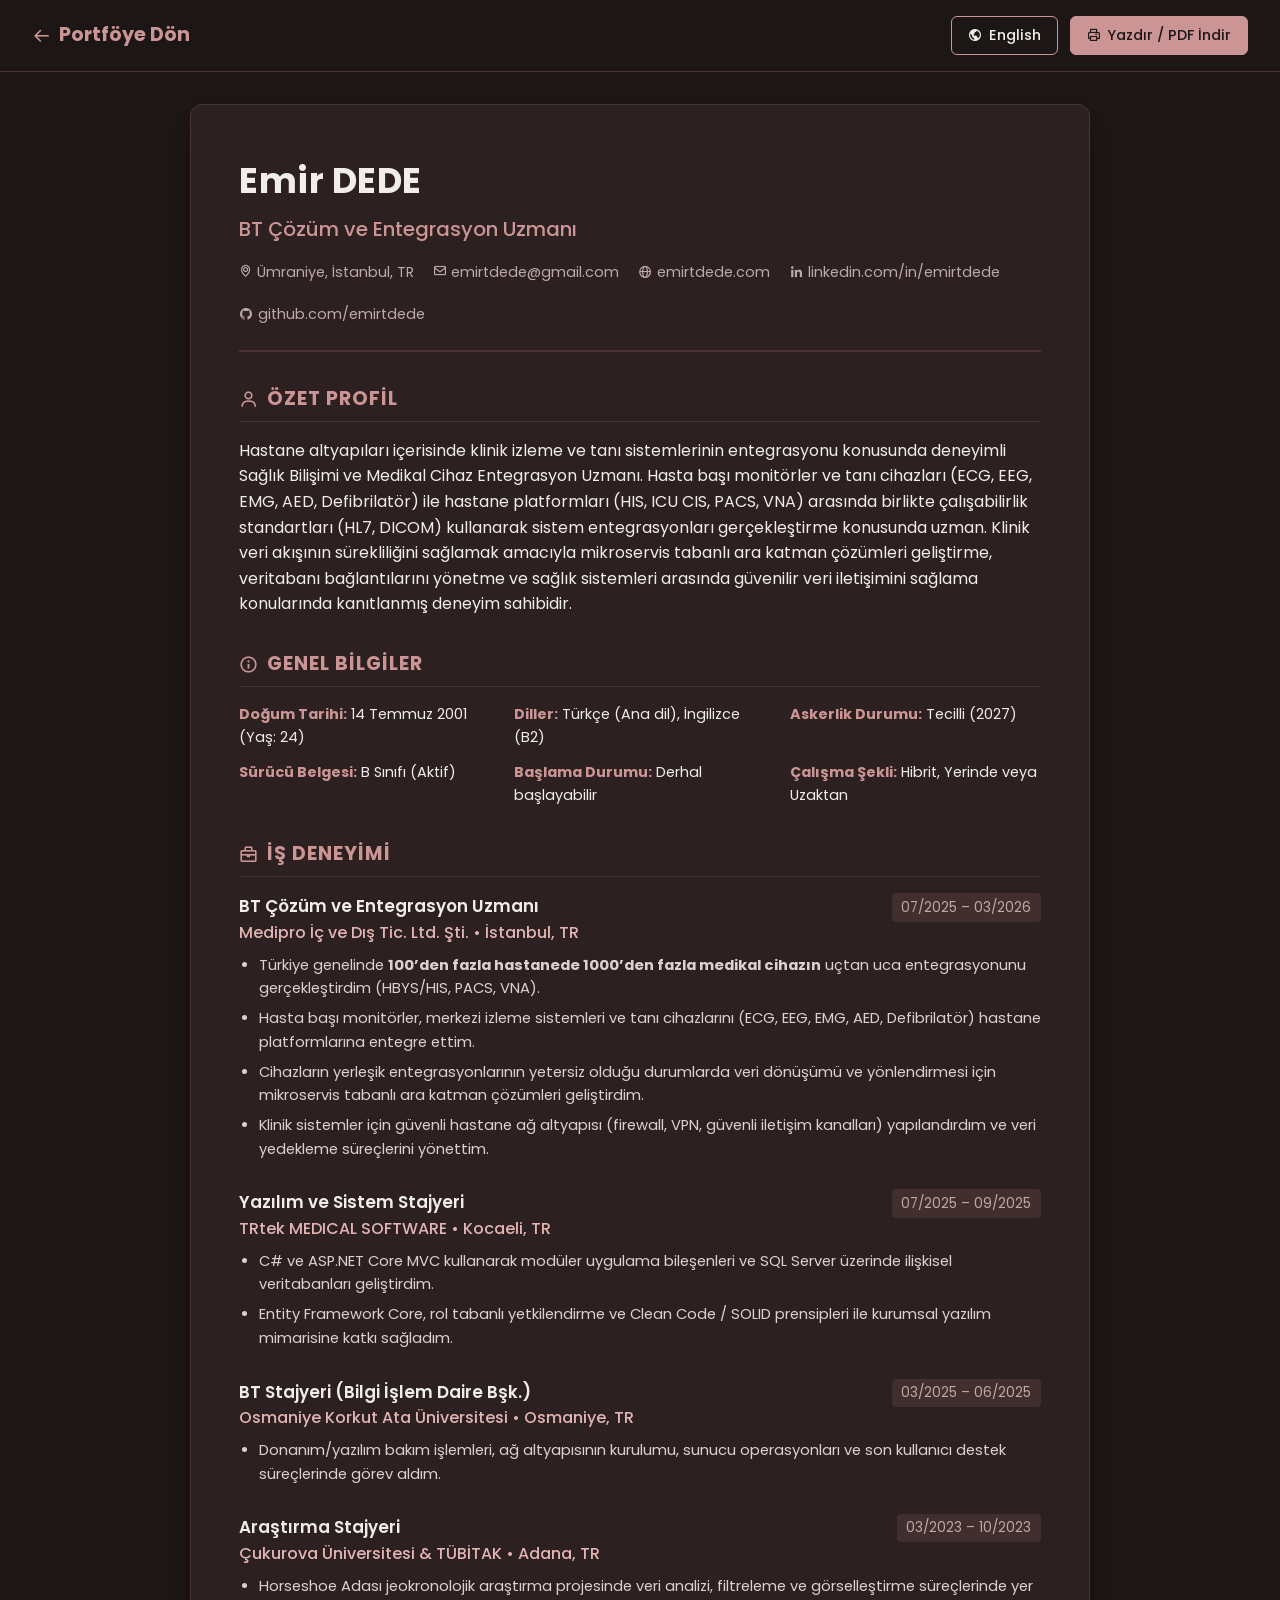
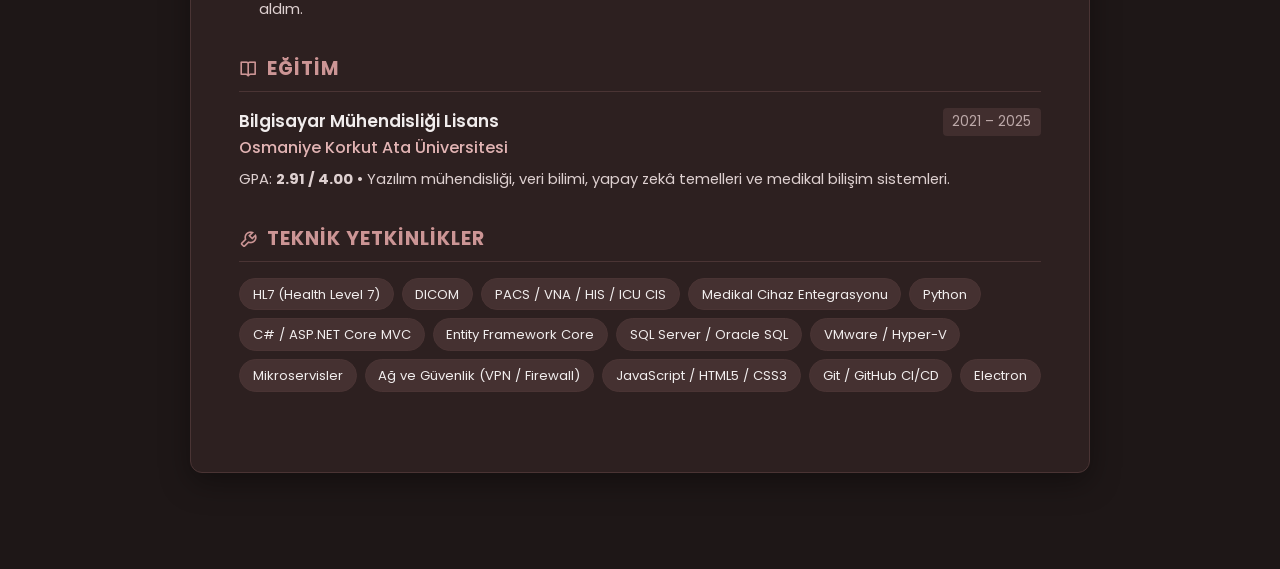
==== cv.html @ 9e67c9a1 "feat: 100/100 perfection update - project filtering & search, printable cv, asset compression, seo &" ====
<!DOCTYPE html>
<html lang="tr">
<head>
    <meta charset="UTF-8">
    <meta name="viewport" content="width=device-width, initial-scale=1.0">
    <title>Emir Dede - CV / Resume</title>
    <meta name="description" content="Emir Dede - BT Çözüm ve Entegrasyon Uzmanı Özgeçmişi (CV / Resume).">
    <link rel="icon" href="public/favicon.ico" sizes="any">
    <link rel="icon" href="public/icon-192.png" type="image/png">
    <link rel="preconnect" href="https://fonts.googleapis.com">
    <link rel="preconnect" href="https://fonts.gstatic.com" crossorigin>
    <link href="https://fonts.googleapis.com/css2?family=Poppins:wght@300;400;500;600;700&display=swap" rel="stylesheet">
    <link href="https://unpkg.com/boxicons@2.1.4/css/boxicons.min.css" rel="stylesheet">

    <style>
        :root {
            --bg-color: #1e1717;
            --card-bg: #2d2020;
            --card-border: #4a3434;
            --text-color: #f1eded;
            --text-muted: #bda9a9;
            --main-color: #cc9595;
            --accent-color: #e2b4b4;
        }

        * {
            margin: 0;
            padding: 0;
            box-sizing: border-box;
            font-family: 'Poppins', sans-serif;
        }

        body {
            background-color: var(--bg-color);
            color: var(--text-color);
            line-height: 1.6;
            padding-bottom: 4rem;
        }

        /* Toolbar */
        .cv-toolbar {
            position: sticky;
            top: 0;
            background: rgba(30, 23, 23, 0.92);
            backdrop-filter: blur(12px);
            -webkit-backdrop-filter: blur(12px);
            padding: 1rem 2rem;
            display: flex;
            justify-content: space-between;
            align-items: center;
            border-bottom: 1px solid var(--card-border);
            z-index: 1000;
        }

        .cv-toolbar .brand {
            font-weight: 700;
            color: var(--main-color);
            font-size: 1.2rem;
            text-decoration: none;
            display: flex;
            align-items: center;
            gap: 0.5rem;
        }

        .cv-actions {
            display: flex;
            gap: 0.75rem;
        }

        .btn-action {
            display: inline-flex;
            align-items: center;
            gap: 0.4rem;
            padding: 0.5rem 1rem;
            border-radius: 6px;
            font-size: 0.9rem;
            font-weight: 500;
            cursor: pointer;
            text-decoration: none;
            transition: all 0.2s ease;
            border: 1px solid var(--main-color);
        }

        .btn-action.primary {
            background: var(--main-color);
            color: #1e1717;
        }

        .btn-action.primary:hover {
            background: var(--accent-color);
        }

        .btn-action.secondary {
            background: transparent;
            color: var(--text-color);
        }

        .btn-action.secondary:hover {
            background: rgba(204, 149, 149, 0.15);
        }

        /* Container */
        .cv-container {
            max-width: 900px;
            margin: 2rem auto;
            background: var(--card-bg);
            border: 1px solid var(--card-border);
            border-radius: 12px;
            padding: 3rem;
            box-shadow: 0 10px 30px rgba(0,0,0,0.35);
        }

        /* Header */
        .cv-header {
            border-bottom: 2px solid var(--card-border);
            padding-bottom: 1.5rem;
            margin-bottom: 2rem;
        }

        .cv-header h1 {
            font-size: 2.2rem;
            color: var(--text-color);
            letter-spacing: 0.5px;
        }

        .cv-header h2 {
            font-size: 1.25rem;
            color: var(--main-color);
            font-weight: 500;
            margin-top: 0.2rem;
        }

        .cv-contact {
            display: flex;
            flex-wrap: wrap;
            gap: 1.2rem;
            margin-top: 1rem;
            font-size: 0.9rem;
            color: var(--text-muted);
        }

        .cv-contact a {
            color: var(--text-muted);
            text-decoration: none;
            transition: color 0.2s;
            display: inline-flex;
            align-items: center;
            gap: 0.3rem;
        }

        .cv-contact a:hover {
            color: var(--main-color);
        }

        /* Sections */
        .cv-section {
            margin-bottom: 2rem;
        }

        .cv-section h3 {
            font-size: 1.2rem;
            color: var(--main-color);
            border-bottom: 1px solid var(--card-border);
            padding-bottom: 0.4rem;
            margin-bottom: 1rem;
            text-transform: uppercase;
            letter-spacing: 1px;
            display: flex;
            align-items: center;
            gap: 0.5rem;
        }

        .info-grid {
            display: grid;
            grid-template-columns: repeat(auto-fit, minmax(240px, 1fr));
            gap: 0.75rem 1.5rem;
            font-size: 0.9rem;
            margin-bottom: 1.5rem;
        }

        .info-item strong {
            color: var(--main-color);
        }

        /* Timeline / Experience */
        .timeline-item {
            margin-bottom: 1.75rem;
            position: relative;
        }

        .timeline-item:last-child {
            margin-bottom: 0;
        }

        .timeline-header {
            display: flex;
            justify-content: space-between;
            align-items: flex-start;
            flex-wrap: wrap;
            gap: 0.5rem;
        }

        .timeline-title {
            font-size: 1.05rem;
            font-weight: 600;
            color: var(--text-color);
        }

        .timeline-company {
            color: var(--accent-color);
            font-weight: 500;
        }

        .timeline-date {
            font-size: 0.85rem;
            color: var(--text-muted);
            background: rgba(204, 149, 149, 0.12);
            padding: 0.2rem 0.6rem;
            border-radius: 4px;
        }

        .timeline-body {
            margin-top: 0.5rem;
            font-size: 0.92rem;
            color: #ded0d0;
        }

        .timeline-body ul {
            padding-left: 1.25rem;
            margin-top: 0.4rem;
        }

        .timeline-body li {
            margin-bottom: 0.4rem;
        }

        /* Skills tags */
        .badge-list {
            display: flex;
            flex-wrap: wrap;
            gap: 0.5rem;
            margin-top: 0.5rem;
        }

        .badge {
            background: rgba(204, 149, 149, 0.15);
            color: var(--text-color);
            border: 1px solid var(--card-border);
            padding: 0.3rem 0.8rem;
            border-radius: 20px;
            font-size: 0.82rem;
        }

        /* Language Toggle Logic */
        html[lang="tr"] .lang-en { display: none !important; }
        html[lang="en"] .lang-tr { display: none !important; }

        /* Print Mode */
        @media print {
            .cv-toolbar { display: none !important; }
            body {
                background: white !important;
                color: #111 !important;
                padding: 0 !important;
            }
            .cv-container {
                max-width: 100% !important;
                margin: 0 !important;
                border: none !important;
                padding: 1.5cm !important;
                box-shadow: none !important;
                background: white !important;
            }
            .cv-header h1 { color: #000 !important; font-size: 2rem !important; }
            .cv-header h2 { color: #555 !important; }
            .cv-section h3 { color: #111 !important; border-bottom: 2px solid #ccc !important; }
            .timeline-title { color: #111 !important; }
            .timeline-company { color: #444 !important; font-weight: bold; }
            .timeline-date { color: #666 !important; background: #eee !important; }
            .timeline-body { color: #333 !important; }
            .badge { background: #f0f0f0 !important; color: #111 !important; border: 1px solid #ccc !important; }
            .cv-contact, .cv-contact a { color: #444 !important; }
        }

        @media (max-width: 768px) {
            .cv-container {
                padding: 1.5rem;
                margin: 1rem;
            }
            .cv-header h1 {
                font-size: 1.8rem;
            }
        }
    </style>
</head>
<body>

    <header class="cv-toolbar">
        <a href="index.html" class="brand">
            <i class='bx bx-arrow-back'></i>
            <span class="lang-tr">Portföye Dön</span>
            <span class="lang-en">Back to Portfolio</span>
        </a>
        <div class="cv-actions">
            <button class="btn-action secondary" id="lang-btn">
                <i class='bx bx-world'></i>
                <span class="lang-tr">English</span>
                <span class="lang-en">Türkçe</span>
            </button>
            <button class="btn-action primary" onclick="window.print()">
                <i class='bx bx-printer'></i>
                <span class="lang-tr">Yazdır / PDF İndir</span>
                <span class="lang-en">Print / Save PDF</span>
            </button>
        </div>
    </header>

    <main class="cv-container">
        <!-- Header -->
        <header class="cv-header">
            <h1>Emir DEDE</h1>
            <h2>
                <span class="lang-tr">BT Çözüm ve Entegrasyon Uzmanı</span>
                <span class="lang-en">IT Solution & Integration Specialist</span>
            </h2>
            <div class="cv-contact">
                <span><i class='bx bx-map'></i> Ümraniye, İstanbul, TR</span>
                <span><i class='bx bx-envelope'></i> emirtdede@gmail.com</span>
                <a href="https://emirtdede.vercel.app" target="_blank" rel="noopener noreferrer"><i class='bx bx-globe'></i> emirtdede.com</a>
                <a href="https://www.linkedin.com/in/emirtdede/" target="_blank" rel="noopener noreferrer"><i class='bx bxl-linkedin'></i> linkedin.com/in/emirtdede</a>
                <a href="https://github.com/emirtdede" target="_blank" rel="noopener noreferrer"><i class='bx bxl-github'></i> github.com/emirtdede</a>
            </div>
        </header>

        <!-- Summary -->
        <section class="cv-section">
            <h3>
                <i class='bx bx-user'></i>
                <span class="lang-tr">Özet Profil</span>
                <span class="lang-en">Professional Summary</span>
            </h3>
            <p class="lang-tr">
                Hastane altyapıları içerisinde klinik izleme ve tanı sistemlerinin entegrasyonu konusunda deneyimli Sağlık Bilişimi ve Medikal Cihaz Entegrasyon Uzmanı. Hasta başı monitörler ve tanı cihazları (ECG, EEG, EMG, AED, Defibrilatör) ile hastane platformları (HIS, ICU CIS, PACS, VNA) arasında birlikte çalışabilirlik standartları (HL7, DICOM) kullanarak sistem entegrasyonları gerçekleştirme konusunda uzman. Klinik veri akışının sürekliliğini sağlamak amacıyla mikroservis tabanlı ara katman çözümleri geliştirme, veritabanı bağlantılarını yönetme ve sağlık sistemleri arasında güvenilir veri iletişimini sağlama konularında kanıtlanmış deneyim sahibidir.
            </p>
            <p class="lang-en">
                Healthcare IT & Medical Device Integration Specialist experienced in integrating clinical monitoring and diagnostic systems within hospital infrastructures. Skilled in connecting bedside monitors and diagnostic devices (ECG, EEG, EMG, AED, Defibrillators) with hospital platforms such as HIS, ICU CIS, PACS, and VNA using interoperability standards (HL7, DICOM) and custom middleware. Experienced in designing microservice-based solutions, optimizing database connectivity, and maintaining reliable clinical data flow across healthcare networks.
            </p>
        </section>

        <!-- Key Information -->
        <section class="cv-section">
            <h3>
                <i class='bx bx-info-circle'></i>
                <span class="lang-tr">Genel Bilgiler</span>
                <span class="lang-en">Personal Details</span>
            </h3>
            <div class="info-grid">
                <div class="info-item">
                    <span class="lang-tr"><strong>Doğum Tarihi:</strong> 14 Temmuz 2001 (Yaş: 24)</span>
                    <span class="lang-en"><strong>Date of Birth:</strong> 14 July 2001 (Age: 24)</span>
                </div>
                <div class="info-item">
                    <span class="lang-tr"><strong>Diller:</strong> Türkçe (Ana dil), İngilizce (B2)</span>
                    <span class="lang-en"><strong>Languages:</strong> Turkish (Native), English (B2)</span>
                </div>
                <div class="info-item">
                    <span class="lang-tr"><strong>Askerlik Durumu:</strong> Tecilli (2027)</span>
                    <span class="lang-en"><strong>Military Service:</strong> Postponed (2027)</span>
                </div>
                <div class="info-item">
                    <span class="lang-tr"><strong>Sürücü Belgesi:</strong> B Sınıfı (Aktif)</span>
                    <span class="lang-en"><strong>Driving License:</strong> Category B (Active)</span>
                </div>
                <div class="info-item">
                    <span class="lang-tr"><strong>Başlama Durumu:</strong> Derhal başlayabilir</span>
                    <span class="lang-en"><strong>Availability:</strong> Immediately available</span>
                </div>
                <div class="info-item">
                    <span class="lang-tr"><strong>Çalışma Şekli:</strong> Hibrit, Yerinde veya Uzaktan</span>
                    <span class="lang-en"><strong>Work Mode:</strong> Hybrid, On-site, or Remote</span>
                </div>
            </div>
        </section>

        <!-- Experience -->
        <section class="cv-section">
            <h3>
                <i class='bx bx-briefcase'></i>
                <span class="lang-tr">İş Deneyimi</span>
                <span class="lang-en">Work Experience</span>
            </h3>

            <!-- Medipro -->
            <div class="timeline-item">
                <div class="timeline-header">
                    <div>
                        <div class="timeline-title">
                            <span class="lang-tr">BT Çözüm ve Entegrasyon Uzmanı</span>
                            <span class="lang-en">IT Solution & Integration Specialist</span>
                        </div>
                        <div class="timeline-company">Medipro İç ve Dış Tic. Ltd. Şti. &bull; İstanbul, TR</div>
                    </div>
                    <div class="timeline-date">07/2025 – 03/2026</div>
                </div>
                <div class="timeline-body">
                    <ul class="lang-tr">
                        <li>Türkiye genelinde <strong>100’den fazla hastanede 1000’den fazla medikal cihazın</strong> uçtan uca entegrasyonunu gerçekleştirdim (HBYS/HIS, PACS, VNA).</li>
                        <li>Hasta başı monitörler, merkezi izleme sistemleri ve tanı cihazlarını (ECG, EEG, EMG, AED, Defibrilatör) hastane platformlarına entegre ettim.</li>
                        <li>Cihazların yerleşik entegrasyonlarının yetersiz olduğu durumlarda veri dönüşümü ve yönlendirmesi için mikroservis tabanlı ara katman çözümleri geliştirdim.</li>
                        <li>Klinik sistemler için güvenli hastane ağ altyapısı (firewall, VPN, güvenli iletişim kanalları) yapılandırdım ve veri yedekleme süreçlerini yönettim.</li>
                    </ul>
                    <ul class="lang-en">
                        <li>Delivered end-to-end integration of <strong>1000+ medical devices across 100+ hospitals</strong> in Türkiye, connecting clinical systems with HIS, PACS, and VNA.</li>
                        <li>Integrated bedside monitors, central monitoring units, and diagnostic devices (ECG, EEG, EMG, AED, Defibrillators) with core hospital platforms.</li>
                        <li>Developed microservice-based middleware solutions for data transformation and routing when native integrations were unavailable.</li>
                        <li>Configured hospital network security (firewalls, VPNs) and managed system backup, archive, and operational stabilization workflows.</li>
                    </ul>
                </div>
            </div>

            <!-- TRtek -->
            <div class="timeline-item">
                <div class="timeline-header">
                    <div>
                        <div class="timeline-title">
                            <span class="lang-tr">Yazılım ve Sistem Stajyeri</span>
                            <span class="lang-en">Software & Systems Intern</span>
                        </div>
                        <div class="timeline-company">TRtek MEDICAL SOFTWARE &bull; Kocaeli, TR</div>
                    </div>
                    <div class="timeline-date">07/2025 – 09/2025</div>
                </div>
                <div class="timeline-body">
                    <ul class="lang-tr">
                        <li>C# ve ASP.NET Core MVC kullanarak modüler uygulama bileşenleri ve SQL Server üzerinde ilişkisel veritabanları geliştirdim.</li>
                        <li>Entity Framework Core, rol tabanlı yetkilendirme ve Clean Code / SOLID prensipleri ile kurumsal yazılım mimarisine katkı sağladım.</li>
                    </ul>
                    <ul class="lang-en">
                        <li>Developed modular application components using C# and ASP.NET Core MVC, designing relational databases via SQL Server and EF Core.</li>
                        <li>Implemented authentication, user management, and followed Clean Code and SOLID principles in a medical software environment.</li>
                    </ul>
                </div>
            </div>

            <!-- OKU -->
            <div class="timeline-item">
                <div class="timeline-header">
                    <div>
                        <div class="timeline-title">
                            <span class="lang-tr">BT Stajyeri (Bilgi İşlem Daire Bşk.)</span>
                            <span class="lang-en">IT Intern (IT Department)</span>
                        </div>
                        <div class="timeline-company">Osmaniye Korkut Ata Üniversitesi &bull; Osmaniye, TR</div>
                    </div>
                    <div class="timeline-date">03/2025 – 06/2025</div>
                </div>
                <div class="timeline-body">
                    <ul class="lang-tr">
                        <li>Donanım/yazılım bakım işlemleri, ağ altyapısının kurulumu, sunucu operasyonları ve son kullanıcı destek süreçlerinde görev aldım.</li>
                    </ul>
                    <ul class="lang-en">
                        <li>Supported institutional IT operations, hardware/software maintenance, network configuration, and help desk troubleshooting.</li>
                    </ul>
                </div>
            </div>

            <!-- TUBITAK -->
            <div class="timeline-item">
                <div class="timeline-header">
                    <div>
                        <div class="timeline-title">
                            <span class="lang-tr">Araştırma Stajyeri</span>
                            <span class="lang-en">Research Intern</span>
                        </div>
                        <div class="timeline-company">Çukurova Üniversitesi & TÜBİTAK &bull; Adana, TR</div>
                    </div>
                    <div class="timeline-date">03/2023 – 10/2023</div>
                </div>
                <div class="timeline-body">
                    <ul class="lang-tr">
                        <li>Horseshoe Adası jeokronolojik araştırma projesinde veri analizi, filtreleme ve görselleştirme süreçlerinde yer aldım.</li>
                    </ul>
                    <ul class="lang-en">
                        <li>Assisted in geochronological data processing, visual evaluation of dating datasets, and scientific reporting in a TUBITAK-funded research project.</li>
                    </ul>
                </div>
            </div>
        </section>

        <!-- Education -->
        <section class="cv-section">
            <h3>
                <i class='bx bx-book-open'></i>
                <span class="lang-tr">Eğitim</span>
                <span class="lang-en">Education</span>
            </h3>
            <div class="timeline-item">
                <div class="timeline-header">
                    <div>
                        <div class="timeline-title">
                            <span class="lang-tr">Bilgisayar Mühendisliği Lisans</span>
                            <span class="lang-en">Bachelor of Computer Engineering</span>
                        </div>
                        <div class="timeline-company">Osmaniye Korkut Ata Üniversitesi</div>
                    </div>
                    <div class="timeline-date">2021 – 2025</div>
                </div>
                <div class="timeline-body">
                    <p class="lang-tr">GPA: <strong>2.91 / 4.00</strong> &bull; Yazılım mühendisliği, veri bilimi, yapay zekâ temelleri ve medikal bilişim sistemleri.</p>
                    <p class="lang-en">GPA: <strong>2.91 / 4.00</strong> &bull; Core focus on software engineering, data structures, AI fundamentals, and healthcare IT.</p>
                </div>
            </div>
        </section>

        <!-- Skills -->
        <section class="cv-section">
            <h3>
                <i class='bx bx-wrench'></i>
                <span class="lang-tr">Teknik Yetkinlikler</span>
                <span class="lang-en">Core Competencies</span>
            </h3>
            <div class="badge-list">
                <span class="badge">HL7 (Health Level 7)</span>
                <span class="badge">DICOM</span>
                <span class="badge">PACS / VNA / HIS / ICU CIS</span>
                <span class="badge">Medikal Cihaz Entegrasyonu</span>
                <span class="badge">Python</span>
                <span class="badge">C# / ASP.NET Core MVC</span>
                <span class="badge">Entity Framework Core</span>
                <span class="badge">SQL Server / Oracle SQL</span>
                <span class="badge">VMware / Hyper-V</span>
                <span class="badge">Mikroservisler</span>
                <span class="badge">Ağ ve Güvenlik (VPN / Firewall)</span>
                <span class="badge">JavaScript / HTML5 / CSS3</span>
                <span class="badge">Git / GitHub CI/CD</span>
                <span class="badge">Electron</span>
            </div>
        </section>
    </main>

    <script>
        const langBtn = document.getElementById('lang-btn');
        function setLanguage(lang) {
            document.documentElement.setAttribute('lang', lang);
            localStorage.setItem('preferred-language', lang);
        }

        langBtn.addEventListener('click', () => {
            const current = document.documentElement.getAttribute('lang') || 'tr';
            setLanguage(current === 'tr' ? 'en' : 'tr');
        });

        document.addEventListener('DOMContentLoaded', () => {
            const saved = localStorage.getItem('preferred-language') || 'tr';
            setLanguage(saved);
        });
    </script>
</body>
</html>
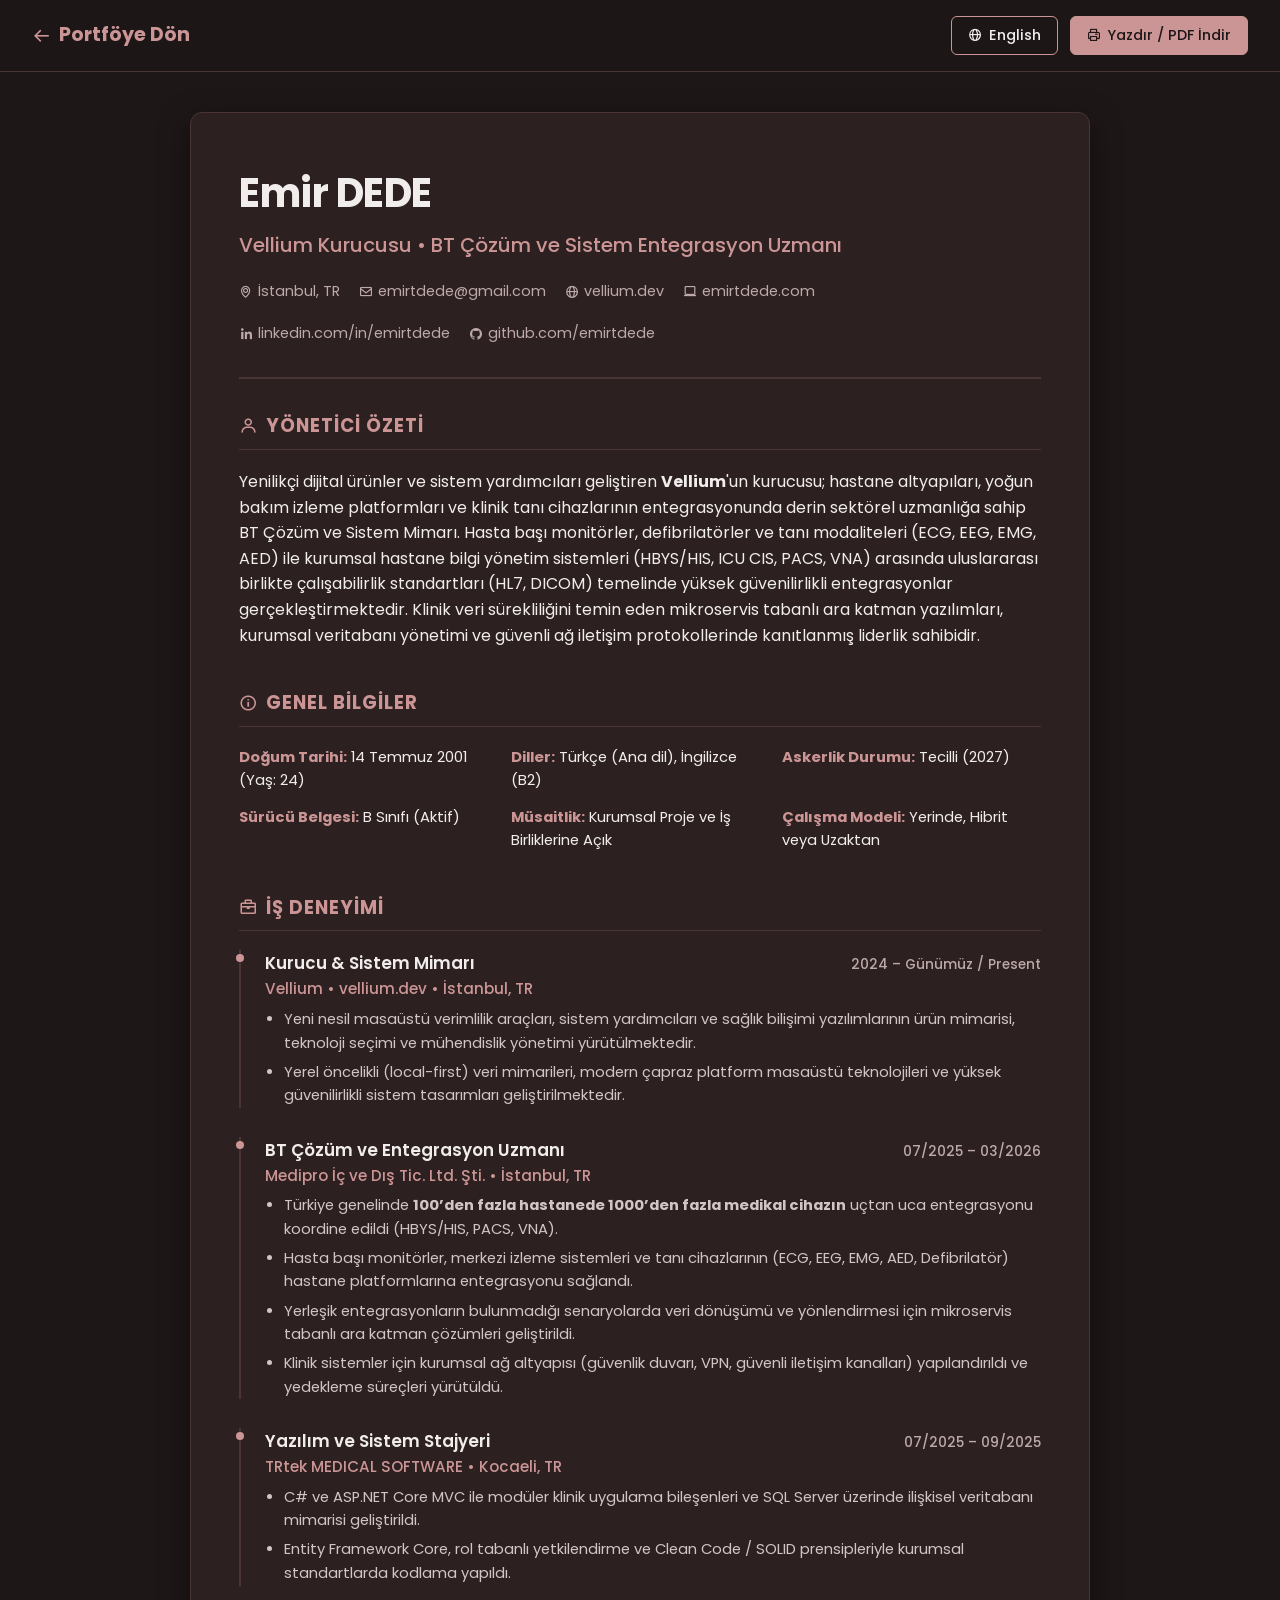
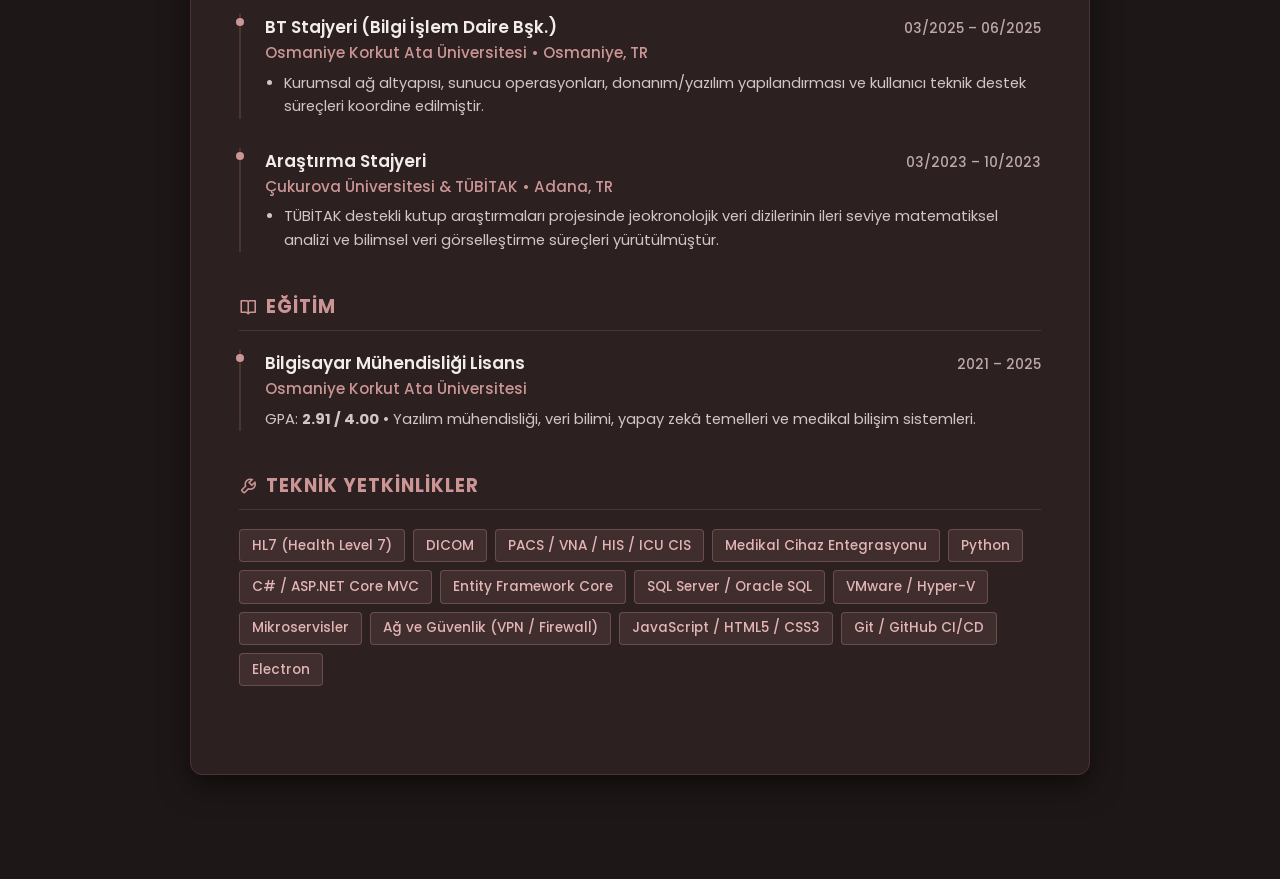
==== commit d1820d7d: "feat: executive corporate tone & showcase Emir Dede as Founder of Vellium" ====
--- a/cv.html
+++ b/cv.html
@@ -3,8 +3,8 @@
 <head>
     <meta charset="UTF-8">
     <meta name="viewport" content="width=device-width, initial-scale=1.0">
-    <title>Emir Dede - CV / Resume</title>
-    <meta name="description" content="Emir Dede - BT Çözüm ve Entegrasyon Uzmanı Özgeçmişi (CV / Resume).">
+    <title>Emir Dede - CV / Resume (Founder @ Vellium & IT Specialist)</title>
+    <meta name="description" content="Emir Dede - Vellium Kurucusu, BT Çözüm ve Entegrasyon Uzmanı Özgeçmişi (CV / Resume).">
     <link rel="icon" href="public/favicon.ico" sizes="any">
     <link rel="icon" href="public/icon-192.png" type="image/png">
     <link rel="preconnect" href="https://fonts.googleapis.com">
@@ -99,42 +99,42 @@
             background: rgba(204, 149, 149, 0.15);
         }
 
-        /* Container */
+        /* CV Sheet Layout */
         .cv-container {
             max-width: 900px;
-            margin: 2rem auto;
+            margin: 2.5rem auto;
+            padding: 3rem;
             background: var(--card-bg);
             border: 1px solid var(--card-border);
             border-radius: 12px;
-            padding: 3rem;
-            box-shadow: 0 10px 30px rgba(0,0,0,0.35);
-        }
-
-        /* Header */
+            box-shadow: 0 10px 30px rgba(0, 0, 0, 0.5);
+        }
+
         .cv-header {
             border-bottom: 2px solid var(--card-border);
-            padding-bottom: 1.5rem;
+            padding-bottom: 2rem;
             margin-bottom: 2rem;
         }
 
         .cv-header h1 {
-            font-size: 2.2rem;
+            font-size: 2.5rem;
+            font-weight: 700;
             color: var(--text-color);
-            letter-spacing: 0.5px;
+            letter-spacing: -0.5px;
         }
 
         .cv-header h2 {
             font-size: 1.25rem;
+            font-weight: 500;
             color: var(--main-color);
-            font-weight: 500;
-            margin-top: 0.2rem;
+            margin-top: 0.25rem;
         }
 
         .cv-contact {
             display: flex;
             flex-wrap: wrap;
             gap: 1.2rem;
-            margin-top: 1rem;
+            margin-top: 1.2rem;
             font-size: 0.9rem;
             color: var(--text-muted);
         }
@@ -142,62 +142,66 @@
         .cv-contact a {
             color: var(--text-muted);
             text-decoration: none;
-            transition: color 0.2s;
             display: inline-flex;
             align-items: center;
             gap: 0.3rem;
+            transition: color 0.2s;
         }
 
         .cv-contact a:hover {
             color: var(--main-color);
         }
 
-        /* Sections */
+        .cv-contact span {
+            display: inline-flex;
+            align-items: center;
+            gap: 0.3rem;
+        }
+
+        /* Section Styling */
         .cv-section {
-            margin-bottom: 2rem;
+            margin-bottom: 2.5rem;
         }
 
         .cv-section h3 {
-            font-size: 1.2rem;
+            font-size: 1.15rem;
+            text-transform: uppercase;
+            letter-spacing: 1px;
             color: var(--main-color);
             border-bottom: 1px solid var(--card-border);
-            padding-bottom: 0.4rem;
-            margin-bottom: 1rem;
-            text-transform: uppercase;
-            letter-spacing: 1px;
+            padding-bottom: 0.5rem;
+            margin-bottom: 1.2rem;
             display: flex;
             align-items: center;
             gap: 0.5rem;
         }
 
-        .info-grid {
-            display: grid;
-            grid-template-columns: repeat(auto-fit, minmax(240px, 1fr));
-            gap: 0.75rem 1.5rem;
-            font-size: 0.9rem;
-            margin-bottom: 1.5rem;
-        }
-
-        .info-item strong {
-            color: var(--main-color);
-        }
-
-        /* Timeline / Experience */
+        /* Timeline Items */
         .timeline-item {
-            margin-bottom: 1.75rem;
             position: relative;
-        }
-
-        .timeline-item:last-child {
-            margin-bottom: 0;
+            padding-left: 1.5rem;
+            border-left: 2px solid var(--card-border);
+            margin-bottom: 1.8rem;
+        }
+
+        .timeline-item::before {
+            content: '';
+            position: absolute;
+            left: -5px;
+            top: 4px;
+            width: 8px;
+            height: 8px;
+            border-radius: 50%;
+            background: var(--main-color);
         }
 
         .timeline-header {
             display: flex;
             justify-content: space-between;
-            align-items: flex-start;
+            align-items: baseline;
             flex-wrap: wrap;
             gap: 0.5rem;
+            margin-bottom: 0.4rem;
         }
 
         .timeline-title {
@@ -207,94 +211,142 @@
         }
 
         .timeline-company {
-            color: var(--accent-color);
+            color: var(--main-color);
             font-weight: 500;
+            font-size: 0.95rem;
         }
 
         .timeline-date {
             font-size: 0.85rem;
             color: var(--text-muted);
-            background: rgba(204, 149, 149, 0.12);
-            padding: 0.2rem 0.6rem;
-            border-radius: 4px;
+            font-weight: 500;
         }
 
         .timeline-body {
-            margin-top: 0.5rem;
             font-size: 0.92rem;
-            color: #ded0d0;
+            color: #d1c5c5;
         }
 
         .timeline-body ul {
-            padding-left: 1.25rem;
+            padding-left: 1.2rem;
             margin-top: 0.4rem;
         }
 
         .timeline-body li {
-            margin-bottom: 0.4rem;
-        }
-
-        /* Skills tags */
+            margin-bottom: 0.35rem;
+        }
+
+        /* Grid for Info */
+        .info-grid {
+            display: grid;
+            grid-template-columns: repeat(auto-fit, minmax(220px, 1fr));
+            gap: 0.8rem;
+            font-size: 0.92rem;
+        }
+
+        .info-item strong {
+            color: var(--main-color);
+        }
+
+        /* Badge List */
         .badge-list {
             display: flex;
             flex-wrap: wrap;
             gap: 0.5rem;
-            margin-top: 0.5rem;
         }
 
         .badge {
-            background: rgba(204, 149, 149, 0.15);
-            color: var(--text-color);
-            border: 1px solid var(--card-border);
-            padding: 0.3rem 0.8rem;
-            border-radius: 20px;
-            font-size: 0.82rem;
-        }
-
-        /* Language Toggle Logic */
-        html[lang="tr"] .lang-en { display: none !important; }
-        html[lang="en"] .lang-tr { display: none !important; }
-
-        /* Print Mode */
+            background: rgba(204, 149, 149, 0.12);
+            color: var(--accent-color);
+            border: 1px solid rgba(204, 149, 149, 0.3);
+            padding: 0.3rem 0.75rem;
+            border-radius: 4px;
+            font-size: 0.85rem;
+            font-weight: 500;
+        }
+
+        /* Language Toggle Rules */
+        html[lang="en"] .lang-tr {
+            display: none !important;
+        }
+
+        html[lang="tr"] .lang-en {
+            display: none !important;
+        }
+
+        /* Print Optimization */
         @media print {
-            .cv-toolbar { display: none !important; }
             body {
-                background: white !important;
-                color: #111 !important;
+                background: #ffffff !important;
+                color: #111111 !important;
                 padding: 0 !important;
             }
+
+            .cv-toolbar {
+                display: none !important;
+            }
+
             .cv-container {
                 max-width: 100% !important;
                 margin: 0 !important;
+                padding: 0 !important;
                 border: none !important;
-                padding: 1.5cm !important;
                 box-shadow: none !important;
-                background: white !important;
-            }
-            .cv-header h1 { color: #000 !important; font-size: 2rem !important; }
-            .cv-header h2 { color: #555 !important; }
-            .cv-section h3 { color: #111 !important; border-bottom: 2px solid #ccc !important; }
-            .timeline-title { color: #111 !important; }
-            .timeline-company { color: #444 !important; font-weight: bold; }
-            .timeline-date { color: #666 !important; background: #eee !important; }
-            .timeline-body { color: #333 !important; }
-            .badge { background: #f0f0f0 !important; color: #111 !important; border: 1px solid #ccc !important; }
-            .cv-contact, .cv-contact a { color: #444 !important; }
-        }
-
-        @media (max-width: 768px) {
-            .cv-container {
-                padding: 1.5rem;
-                margin: 1rem;
-            }
+                background: #ffffff !important;
+            }
+
+            .cv-header {
+                border-bottom: 2px solid #333333 !important;
+            }
+
             .cv-header h1 {
-                font-size: 1.8rem;
+                color: #111111 !important;
+            }
+
+            .cv-header h2 {
+                color: #555555 !important;
+            }
+
+            .cv-section h3 {
+                color: #222222 !important;
+                border-bottom: 1px solid #cccccc !important;
+            }
+
+            .timeline-item {
+                border-left-color: #bbbbbb !important;
+            }
+
+            .timeline-item::before {
+                background: #333333 !important;
+            }
+
+            .timeline-title {
+                color: #111111 !important;
+            }
+
+            .timeline-company {
+                color: #444444 !important;
+            }
+
+            .timeline-body {
+                color: #333333 !important;
+            }
+
+            .badge {
+                background: #f0f0f0 !important;
+                color: #222222 !important;
+                border: 1px solid #cccccc !important;
+            }
+
+            .cv-contact, .cv-contact a, .cv-contact span {
+                color: #555555 !important;
             }
         }
     </style>
 </head>
 <body>
 
+    <!-- Sticky Toolbar -->
     <header class="cv-toolbar">
         <a href="index.html" class="brand">
             <i class='bx bx-arrow-back'></i>
@@ -302,12 +354,12 @@
             <span class="lang-en">Back to Portfolio</span>
         </a>
         <div class="cv-actions">
-            <button class="btn-action secondary" id="lang-btn">
-                <i class='bx bx-world'></i>
+            <button class="btn-action secondary" id="lang-btn" aria-label="Dili Değiştir / Switch Language">
+                <i class='bx bx-globe'></i>
                 <span class="lang-tr">English</span>
                 <span class="lang-en">Türkçe</span>
             </button>
-            <button class="btn-action primary" onclick="window.print()">
+            <button class="btn-action primary" onclick="window.print()" aria-label="Yazdır veya PDF İndir">
                 <i class='bx bx-printer'></i>
                 <span class="lang-tr">Yazdır / PDF İndir</span>
                 <span class="lang-en">Print / Save PDF</span>
@@ -320,13 +372,14 @@
         <header class="cv-header">
             <h1>Emir DEDE</h1>
             <h2>
-                <span class="lang-tr">BT Çözüm ve Entegrasyon Uzmanı</span>
-                <span class="lang-en">IT Solution & Integration Specialist</span>
+                <span class="lang-tr">Vellium Kurucusu &bull; BT Çözüm ve Sistem Entegrasyon Uzmanı</span>
+                <span class="lang-en">Founder @ Vellium &bull; Healthcare IT & Systems Integration Specialist</span>
             </h2>
             <div class="cv-contact">
-                <span><i class='bx bx-map'></i> Ümraniye, İstanbul, TR</span>
+                <span><i class='bx bx-map'></i> İstanbul, TR</span>
                 <span><i class='bx bx-envelope'></i> emirtdede@gmail.com</span>
-                <a href="https://emirtdede.vercel.app" target="_blank" rel="noopener noreferrer"><i class='bx bx-globe'></i> emirtdede.com</a>
+                <a href="https://vellium.dev" target="_blank" rel="noopener noreferrer"><i class='bx bx-globe'></i> vellium.dev</a>
+                <a href="https://emirtdede.vercel.app" target="_blank" rel="noopener noreferrer"><i class='bx bx-laptop'></i> emirtdede.com</a>
                 <a href="https://www.linkedin.com/in/emirtdede/" target="_blank" rel="noopener noreferrer"><i class='bx bxl-linkedin'></i> linkedin.com/in/emirtdede</a>
                 <a href="https://github.com/emirtdede" target="_blank" rel="noopener noreferrer"><i class='bx bxl-github'></i> github.com/emirtdede</a>
             </div>
@@ -336,14 +389,14 @@
         <section class="cv-section">
             <h3>
                 <i class='bx bx-user'></i>
-                <span class="lang-tr">Özet Profil</span>
-                <span class="lang-en">Professional Summary</span>
+                <span class="lang-tr">Yönetici Özeti</span>
+                <span class="lang-en">Executive Summary</span>
             </h3>
             <p class="lang-tr">
-                Hastane altyapıları içerisinde klinik izleme ve tanı sistemlerinin entegrasyonu konusunda deneyimli Sağlık Bilişimi ve Medikal Cihaz Entegrasyon Uzmanı. Hasta başı monitörler ve tanı cihazları (ECG, EEG, EMG, AED, Defibrilatör) ile hastane platformları (HIS, ICU CIS, PACS, VNA) arasında birlikte çalışabilirlik standartları (HL7, DICOM) kullanarak sistem entegrasyonları gerçekleştirme konusunda uzman. Klinik veri akışının sürekliliğini sağlamak amacıyla mikroservis tabanlı ara katman çözümleri geliştirme, veritabanı bağlantılarını yönetme ve sağlık sistemleri arasında güvenilir veri iletişimini sağlama konularında kanıtlanmış deneyim sahibidir.
+                Yenilikçi dijital ürünler ve sistem yardımcıları geliştiren <strong>Vellium</strong>'un kurucusu; hastane altyapıları, yoğun bakım izleme platformları ve klinik tanı cihazlarının entegrasyonunda derin sektörel uzmanlığa sahip BT Çözüm ve Sistem Mimarı. Hasta başı monitörler, defibrilatörler ve tanı modaliteleri (ECG, EEG, EMG, AED) ile kurumsal hastane bilgi yönetim sistemleri (HBYS/HIS, ICU CIS, PACS, VNA) arasında uluslararası birlikte çalışabilirlik standartları (HL7, DICOM) temelinde yüksek güvenilirlikli entegrasyonlar gerçekleştirmektedir. Klinik veri sürekliliğini temin eden mikroservis tabanlı ara katman yazılımları, kurumsal veritabanı yönetimi ve güvenli ağ iletişim protokollerinde kanıtlanmış liderlik sahibidir.
             </p>
             <p class="lang-en">
-                Healthcare IT & Medical Device Integration Specialist experienced in integrating clinical monitoring and diagnostic systems within hospital infrastructures. Skilled in connecting bedside monitors and diagnostic devices (ECG, EEG, EMG, AED, Defibrillators) with hospital platforms such as HIS, ICU CIS, PACS, and VNA using interoperability standards (HL7, DICOM) and custom middleware. Experienced in designing microservice-based solutions, optimizing database connectivity, and maintaining reliable clinical data flow across healthcare networks.
+                Founder of <strong>Vellium</strong>, an initiative focused on modern digital productivity software, and an accomplished Healthcare IT & Systems Architect with deep expertise in mission-critical hospital infrastructures. Proven track record of integrating acute-care patient monitors, central monitoring stations, and diagnostic devices (ECG, EEG, EMG, AED, Defibrillators) with enterprise hospital systems (HIS, ICU CIS, PACS, VNA) via global interoperability standards (HL7, DICOM). Specialized in architecting high-availability microservice middleware, enterprise database synchronization, and reliable clinical data transport.
             </p>
         </section>
 
@@ -352,7 +405,7 @@
             <h3>
                 <i class='bx bx-info-circle'></i>
                 <span class="lang-tr">Genel Bilgiler</span>
-                <span class="lang-en">Personal Details</span>
+                <span class="lang-en">Corporate Details</span>
             </h3>
             <div class="info-grid">
                 <div class="info-item">
@@ -372,12 +425,12 @@
                     <span class="lang-en"><strong>Driving License:</strong> Category B (Active)</span>
                 </div>
                 <div class="info-item">
-                    <span class="lang-tr"><strong>Başlama Durumu:</strong> Derhal başlayabilir</span>
-                    <span class="lang-en"><strong>Availability:</strong> Immediately available</span>
+                    <span class="lang-tr"><strong>Müsaitlik:</strong> Kurumsal Proje ve İş Birliklerine Açık</span>
+                    <span class="lang-en"><strong>Availability:</strong> Open to Enterprise Projects</span>
                 </div>
                 <div class="info-item">
-                    <span class="lang-tr"><strong>Çalışma Şekli:</strong> Hibrit, Yerinde veya Uzaktan</span>
-                    <span class="lang-en"><strong>Work Mode:</strong> Hybrid, On-site, or Remote</span>
+                    <span class="lang-tr"><strong>Çalışma Modeli:</strong> Yerinde, Hibrit veya Uzaktan</span>
+                    <span class="lang-en"><strong>Work Mode:</strong> On-site, Hybrid, or Remote</span>
                 </div>
             </div>
         </section>
@@ -387,8 +440,32 @@
             <h3>
                 <i class='bx bx-briefcase'></i>
                 <span class="lang-tr">İş Deneyimi</span>
-                <span class="lang-en">Work Experience</span>
+                <span class="lang-en">Professional Experience</span>
             </h3>
+
+            <!-- Vellium -->
+            <div class="timeline-item">
+                <div class="timeline-header">
+                    <div>
+                        <div class="timeline-title">
+                            <span class="lang-tr">Kurucu & Sistem Mimarı</span>
+                            <span class="lang-en">Founder & Lead Systems Architect</span>
+                        </div>
+                        <div class="timeline-company">Vellium &bull; vellium.dev &bull; İstanbul, TR</div>
+                    </div>
+                    <div class="timeline-date">2024 – Günümüz / Present</div>
+                </div>
+                <div class="timeline-body">
+                    <ul class="lang-tr">
+                        <li>Yeni nesil masaüstü verimlilik araçları, sistem yardımcıları ve sağlık bilişimi yazılımlarının ürün mimarisi, teknoloji seçimi ve mühendislik yönetimi yürütülmektedir.</li>
+                        <li>Yerel öncelikli (local-first) veri mimarileri, modern çapraz platform masaüstü teknolojileri ve yüksek güvenilirlikli sistem tasarımları geliştirilmektedir.</li>
+                    </ul>
+                    <ul class="lang-en">
+                        <li>Directs product roadmap, systems architecture, and engineering for next-generation desktop productivity tools and healthcare software initiatives.</li>
+                        <li>Architects high-performance, local-first applications and cross-platform utilities focused on reliability, security, and intuitive user experiences.</li>
+                    </ul>
+                </div>
+            </div>
 
             <!-- Medipro -->
             <div class="timeline-item">
@@ -404,10 +481,10 @@
                 </div>
                 <div class="timeline-body">
                     <ul class="lang-tr">
-                        <li>Türkiye genelinde <strong>100’den fazla hastanede 1000’den fazla medikal cihazın</strong> uçtan uca entegrasyonunu gerçekleştirdim (HBYS/HIS, PACS, VNA).</li>
-                        <li>Hasta başı monitörler, merkezi izleme sistemleri ve tanı cihazlarını (ECG, EEG, EMG, AED, Defibrilatör) hastane platformlarına entegre ettim.</li>
-                        <li>Cihazların yerleşik entegrasyonlarının yetersiz olduğu durumlarda veri dönüşümü ve yönlendirmesi için mikroservis tabanlı ara katman çözümleri geliştirdim.</li>
-                        <li>Klinik sistemler için güvenli hastane ağ altyapısı (firewall, VPN, güvenli iletişim kanalları) yapılandırdım ve veri yedekleme süreçlerini yönettim.</li>
+                        <li>Türkiye genelinde <strong>100’den fazla hastanede 1000’den fazla medikal cihazın</strong> uçtan uca entegrasyonu koordine edildi (HBYS/HIS, PACS, VNA).</li>
+                        <li>Hasta başı monitörler, merkezi izleme sistemleri ve tanı cihazlarının (ECG, EEG, EMG, AED, Defibrilatör) hastane platformlarına entegrasyonu sağlandı.</li>
+                        <li>Yerleşik entegrasyonların bulunmadığı senaryolarda veri dönüşümü ve yönlendirmesi için mikroservis tabanlı ara katman çözümleri geliştirildi.</li>
+                        <li>Klinik sistemler için kurumsal ağ altyapısı (güvenlik duvarı, VPN, güvenli iletişim kanalları) yapılandırıldı ve yedekleme süreçleri yürütüldü.</li>
                     </ul>
                     <ul class="lang-en">
                         <li>Delivered end-to-end integration of <strong>1000+ medical devices across 100+ hospitals</strong> in Türkiye, connecting clinical systems with HIS, PACS, and VNA.</li>
@@ -432,8 +509,8 @@
                 </div>
                 <div class="timeline-body">
                     <ul class="lang-tr">
-                        <li>C# ve ASP.NET Core MVC kullanarak modüler uygulama bileşenleri ve SQL Server üzerinde ilişkisel veritabanları geliştirdim.</li>
-                        <li>Entity Framework Core, rol tabanlı yetkilendirme ve Clean Code / SOLID prensipleri ile kurumsal yazılım mimarisine katkı sağladım.</li>
+                        <li>C# ve ASP.NET Core MVC ile modüler klinik uygulama bileşenleri ve SQL Server üzerinde ilişkisel veritabanı mimarisi geliştirildi.</li>
+                        <li>Entity Framework Core, rol tabanlı yetkilendirme ve Clean Code / SOLID prensipleriyle kurumsal standartlarda kodlama yapıldı.</li>
                     </ul>
                     <ul class="lang-en">
                         <li>Developed modular application components using C# and ASP.NET Core MVC, designing relational databases via SQL Server and EF Core.</li>
@@ -456,7 +533,7 @@
                 </div>
                 <div class="timeline-body">
                     <ul class="lang-tr">
-                        <li>Donanım/yazılım bakım işlemleri, ağ altyapısının kurulumu, sunucu operasyonları ve son kullanıcı destek süreçlerinde görev aldım.</li>
+                        <li>Kurumsal ağ altyapısı, sunucu operasyonları, donanım/yazılım yapılandırması ve kullanıcı teknik destek süreçleri koordine edilmiştir.</li>
                     </ul>
                     <ul class="lang-en">
                         <li>Supported institutional IT operations, hardware/software maintenance, network configuration, and help desk troubleshooting.</li>
@@ -478,7 +555,7 @@
                 </div>
                 <div class="timeline-body">
                     <ul class="lang-tr">
-                        <li>Horseshoe Adası jeokronolojik araştırma projesinde veri analizi, filtreleme ve görselleştirme süreçlerinde yer aldım.</li>
+                        <li>TÜBİTAK destekli kutup araştırmaları projesinde jeokronolojik veri dizilerinin ileri seviye matematiksel analizi ve bilimsel veri görselleştirme süreçleri yürütülmüştür.</li>
                     </ul>
                     <ul class="lang-en">
                         <li>Assisted in geochronological data processing, visual evaluation of dating datasets, and scientific reporting in a TUBITAK-funded research project.</li>
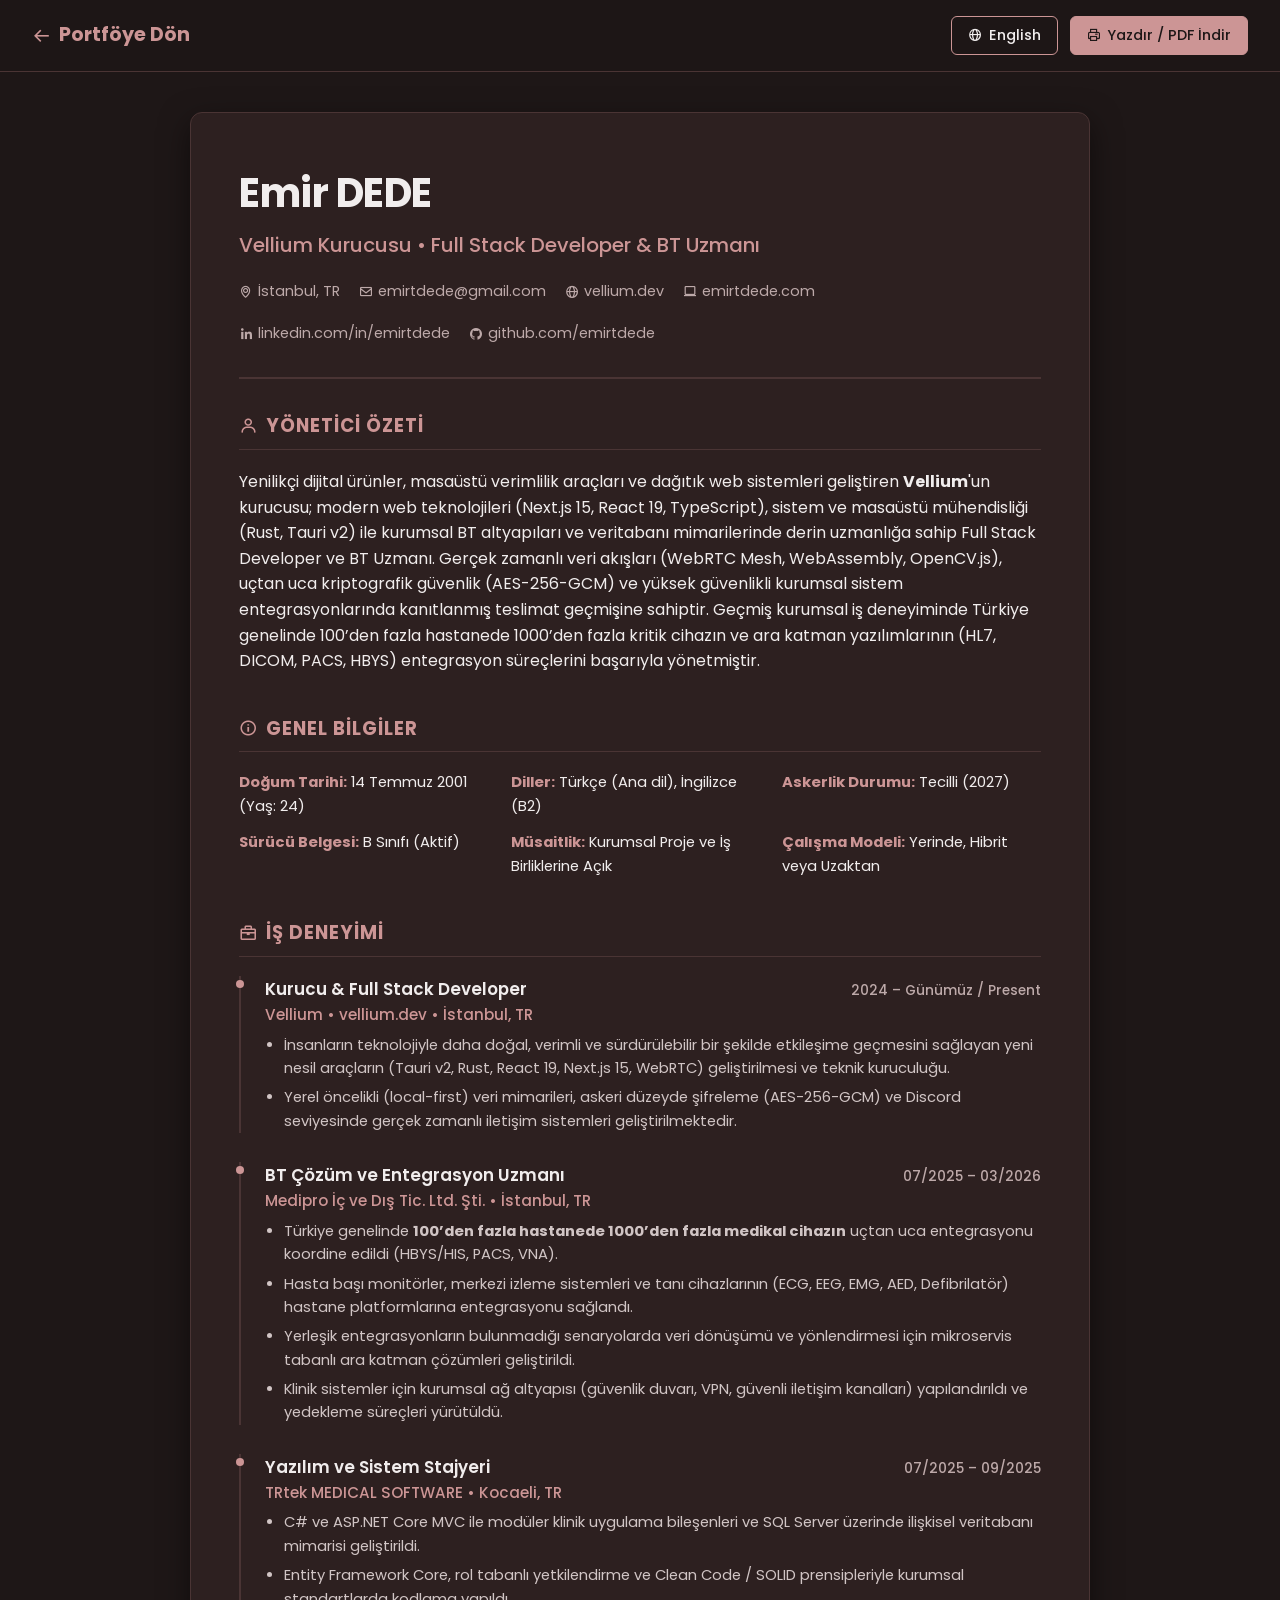
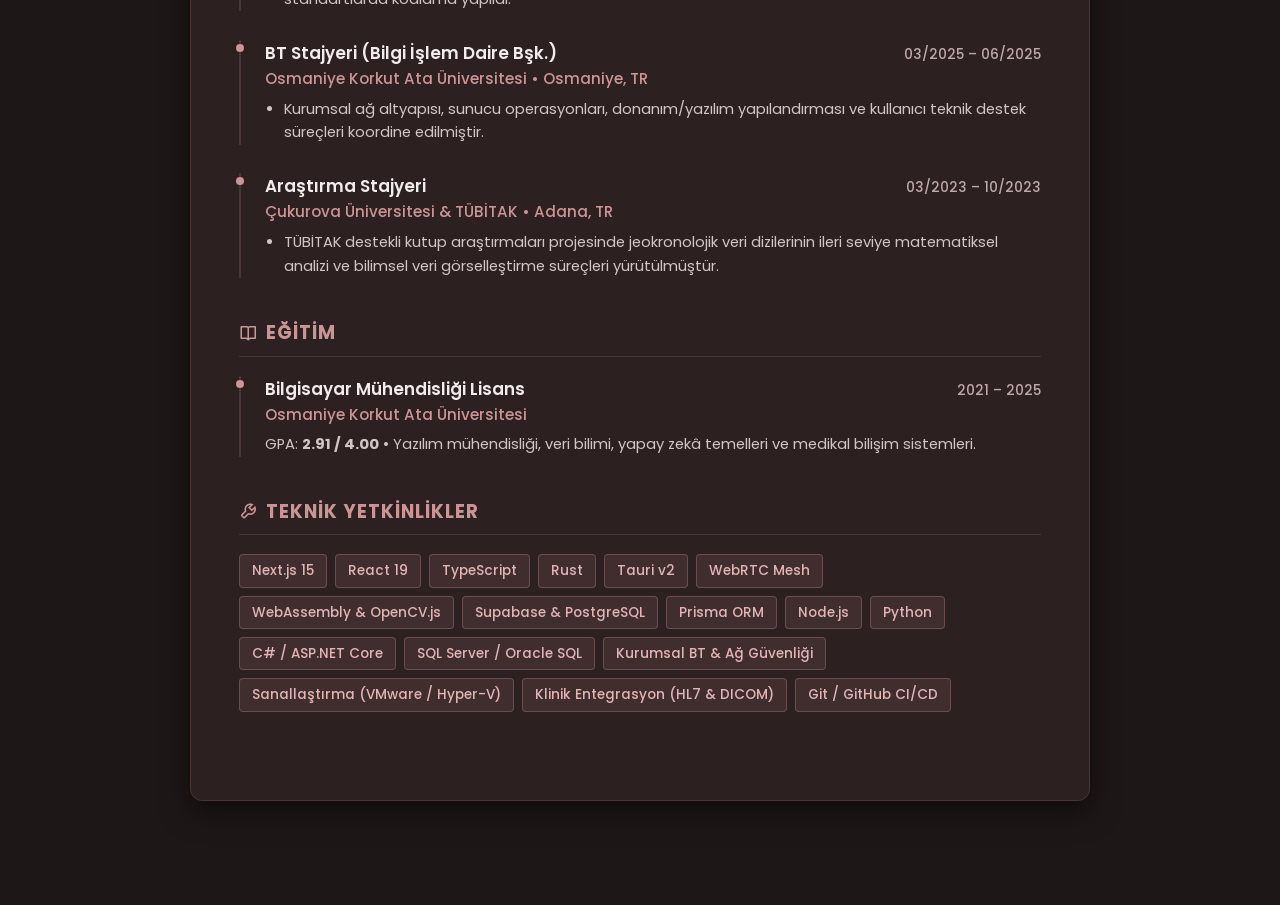
==== commit b3de6ab8: "feat: highlight Founder @ Vellium, Full Stack Developer & IT Specialist persona, add new projects (E" ====
--- a/cv.html
+++ b/cv.html
@@ -3,8 +3,8 @@
 <head>
     <meta charset="UTF-8">
     <meta name="viewport" content="width=device-width, initial-scale=1.0">
-    <title>Emir Dede - CV / Resume (Founder @ Vellium & IT Specialist)</title>
-    <meta name="description" content="Emir Dede - Vellium Kurucusu, BT Çözüm ve Entegrasyon Uzmanı Özgeçmişi (CV / Resume).">
+    <title>Emir Dede - CV / Resume (Founder @ Vellium • Full Stack Developer & IT Specialist)</title>
+    <meta name="description" content="Emir Dede - Vellium Kurucusu, Full Stack Developer ve BT Uzmanı Özgeçmişi (CV / Resume).">
     <link rel="icon" href="public/favicon.ico" sizes="any">
     <link rel="icon" href="public/icon-192.png" type="image/png">
     <link rel="preconnect" href="https://fonts.googleapis.com">
@@ -372,8 +372,8 @@
         <header class="cv-header">
             <h1>Emir DEDE</h1>
             <h2>
-                <span class="lang-tr">Vellium Kurucusu &bull; BT Çözüm ve Sistem Entegrasyon Uzmanı</span>
-                <span class="lang-en">Founder @ Vellium &bull; Healthcare IT & Systems Integration Specialist</span>
+                <span class="lang-tr">Vellium Kurucusu &bull; Full Stack Developer &amp; BT Uzmanı</span>
+                <span class="lang-en">Founder @ Vellium &bull; Full Stack Developer &amp; IT Specialist</span>
             </h2>
             <div class="cv-contact">
                 <span><i class='bx bx-map'></i> İstanbul, TR</span>
@@ -393,10 +393,10 @@
                 <span class="lang-en">Executive Summary</span>
             </h3>
             <p class="lang-tr">
-                Yenilikçi dijital ürünler ve sistem yardımcıları geliştiren <strong>Vellium</strong>'un kurucusu; hastane altyapıları, yoğun bakım izleme platformları ve klinik tanı cihazlarının entegrasyonunda derin sektörel uzmanlığa sahip BT Çözüm ve Sistem Mimarı. Hasta başı monitörler, defibrilatörler ve tanı modaliteleri (ECG, EEG, EMG, AED) ile kurumsal hastane bilgi yönetim sistemleri (HBYS/HIS, ICU CIS, PACS, VNA) arasında uluslararası birlikte çalışabilirlik standartları (HL7, DICOM) temelinde yüksek güvenilirlikli entegrasyonlar gerçekleştirmektedir. Klinik veri sürekliliğini temin eden mikroservis tabanlı ara katman yazılımları, kurumsal veritabanı yönetimi ve güvenli ağ iletişim protokollerinde kanıtlanmış liderlik sahibidir.
+                Yenilikçi dijital ürünler, masaüstü verimlilik araçları ve dağıtık web sistemleri geliştiren <strong>Vellium</strong>'un kurucusu; modern web teknolojileri (Next.js 15, React 19, TypeScript), sistem ve masaüstü mühendisliği (Rust, Tauri v2) ile kurumsal BT altyapıları ve veritabanı mimarilerinde derin uzmanlığa sahip Full Stack Developer ve BT Uzmanı. Gerçek zamanlı veri akışları (WebRTC Mesh, WebAssembly, OpenCV.js), uçtan uca kriptografik güvenlik (AES-256-GCM) ve yüksek güvenlikli kurumsal sistem entegrasyonlarında kanıtlanmış teslimat geçmişine sahiptir. Geçmiş kurumsal iş deneyiminde Türkiye genelinde 100’den fazla hastanede 1000’den fazla kritik cihazın ve ara katman yazılımlarının (HL7, DICOM, PACS, HBYS) entegrasyon süreçlerini başarıyla yönetmiştir.
             </p>
             <p class="lang-en">
-                Founder of <strong>Vellium</strong>, an initiative focused on modern digital productivity software, and an accomplished Healthcare IT & Systems Architect with deep expertise in mission-critical hospital infrastructures. Proven track record of integrating acute-care patient monitors, central monitoring stations, and diagnostic devices (ECG, EEG, EMG, AED, Defibrillators) with enterprise hospital systems (HIS, ICU CIS, PACS, VNA) via global interoperability standards (HL7, DICOM). Specialized in architecting high-availability microservice middleware, enterprise database synchronization, and reliable clinical data transport.
+                Founder of <strong>Vellium</strong>, architecting next-generation digital productivity tools, desktop software, and distributed web platforms; Full Stack Developer and IT Specialist with deep expertise in modern web engineering (Next.js 15, React 19, TypeScript), systems/desktop software (Rust, Tauri v2), and enterprise IT infrastructure. Proven track record in realtime systems (WebRTC Mesh, WebAssembly, OpenCV.js), authenticated cryptography (AES-256-GCM), and mission-critical reliability. Delivers extensive enterprise systems background from coordinating end-to-end integration of 1,000+ devices and middleware across 100+ hospitals in Türkiye (HL7, DICOM, PACS, HIS).
             </p>
         </section>
 
@@ -448,8 +448,8 @@
                 <div class="timeline-header">
                     <div>
                         <div class="timeline-title">
-                            <span class="lang-tr">Kurucu & Sistem Mimarı</span>
-                            <span class="lang-en">Founder & Lead Systems Architect</span>
+                            <span class="lang-tr">Kurucu &amp; Full Stack Developer</span>
+                            <span class="lang-en">Founder &amp; Full Stack Engineer</span>
                         </div>
                         <div class="timeline-company">Vellium &bull; vellium.dev &bull; İstanbul, TR</div>
                     </div>
@@ -457,12 +457,12 @@
                 </div>
                 <div class="timeline-body">
                     <ul class="lang-tr">
-                        <li>Yeni nesil masaüstü verimlilik araçları, sistem yardımcıları ve sağlık bilişimi yazılımlarının ürün mimarisi, teknoloji seçimi ve mühendislik yönetimi yürütülmektedir.</li>
-                        <li>Yerel öncelikli (local-first) veri mimarileri, modern çapraz platform masaüstü teknolojileri ve yüksek güvenilirlikli sistem tasarımları geliştirilmektedir.</li>
+                        <li>İnsanların teknolojiyle daha doğal, verimli ve sürdürülebilir bir şekilde etkileşime geçmesini sağlayan yeni nesil araçların (Tauri v2, Rust, React 19, Next.js 15, WebRTC) geliştirilmesi ve teknik kuruculuğu.</li>
+                        <li>Yerel öncelikli (local-first) veri mimarileri, askeri düzeyde şifreleme (AES-256-GCM) ve Discord seviyesinde gerçek zamanlı iletişim sistemleri geliştirilmektedir.</li>
                     </ul>
                     <ul class="lang-en">
-                        <li>Directs product roadmap, systems architecture, and engineering for next-generation desktop productivity tools and healthcare software initiatives.</li>
-                        <li>Architects high-performance, local-first applications and cross-platform utilities focused on reliability, security, and intuitive user experiences.</li>
+                        <li>Directs product roadmap, systems engineering, and architecture for modern productivity software (Tauri v2, Rust, React 19, Next.js 15, WebRTC).</li>
+                        <li>Architects high-performance local-first applications, authenticated encryption vaults (AES-256-GCM), and Discord-grade realtime communication platforms.</li>
                     </ul>
                 </div>
             </div>
@@ -597,20 +597,23 @@
                 <span class="lang-en">Core Competencies</span>
             </h3>
             <div class="badge-list">
-                <span class="badge">HL7 (Health Level 7)</span>
-                <span class="badge">DICOM</span>
-                <span class="badge">PACS / VNA / HIS / ICU CIS</span>
-                <span class="badge">Medikal Cihaz Entegrasyonu</span>
+                <span class="badge">Next.js 15</span>
+                <span class="badge">React 19</span>
+                <span class="badge">TypeScript</span>
+                <span class="badge">Rust</span>
+                <span class="badge">Tauri v2</span>
+                <span class="badge">WebRTC Mesh</span>
+                <span class="badge">WebAssembly &amp; OpenCV.js</span>
+                <span class="badge">Supabase &amp; PostgreSQL</span>
+                <span class="badge">Prisma ORM</span>
+                <span class="badge">Node.js</span>
                 <span class="badge">Python</span>
-                <span class="badge">C# / ASP.NET Core MVC</span>
-                <span class="badge">Entity Framework Core</span>
+                <span class="badge">C# / ASP.NET Core</span>
                 <span class="badge">SQL Server / Oracle SQL</span>
-                <span class="badge">VMware / Hyper-V</span>
-                <span class="badge">Mikroservisler</span>
-                <span class="badge">Ağ ve Güvenlik (VPN / Firewall)</span>
-                <span class="badge">JavaScript / HTML5 / CSS3</span>
+                <span class="badge">Kurumsal BT &amp; Ağ Güvenliği</span>
+                <span class="badge">Sanallaştırma (VMware / Hyper-V)</span>
+                <span class="badge">Klinik Entegrasyon (HL7 &amp; DICOM)</span>
                 <span class="badge">Git / GitHub CI/CD</span>
-                <span class="badge">Electron</span>
             </div>
         </section>
     </main>
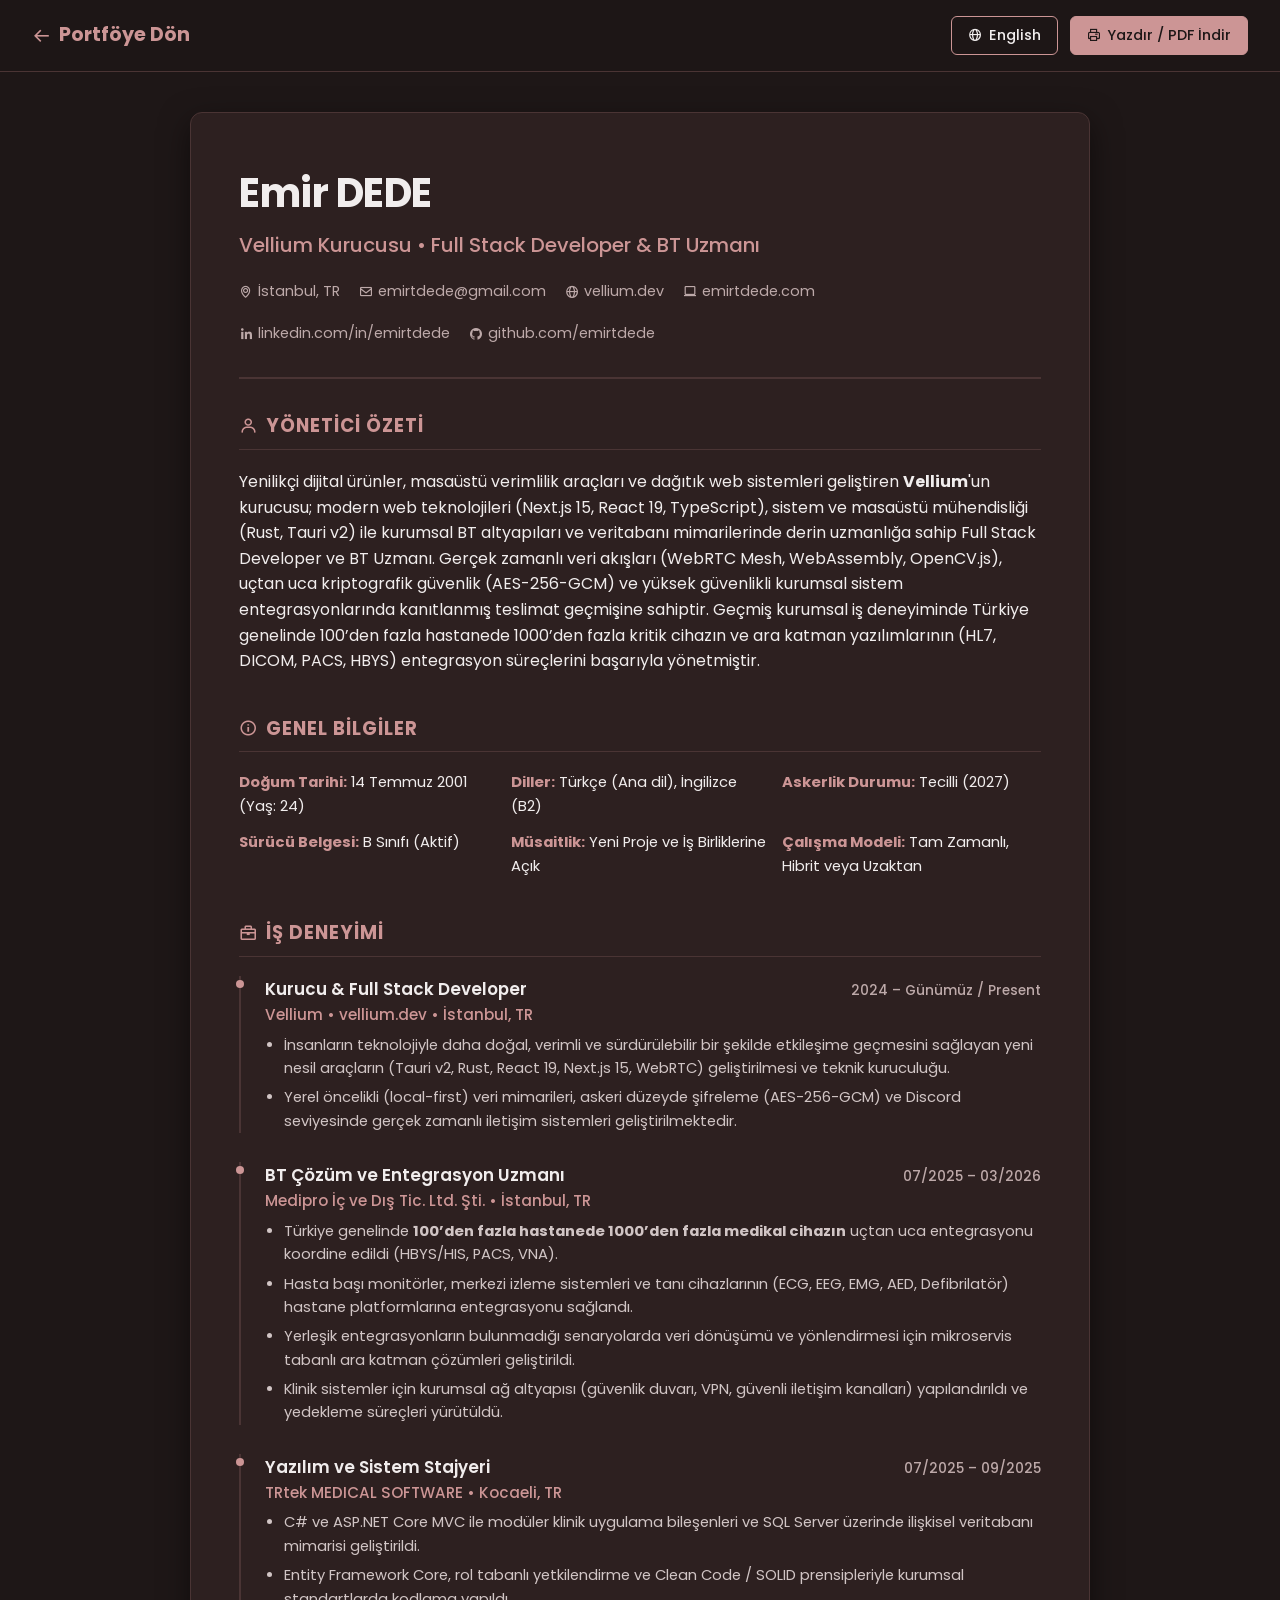
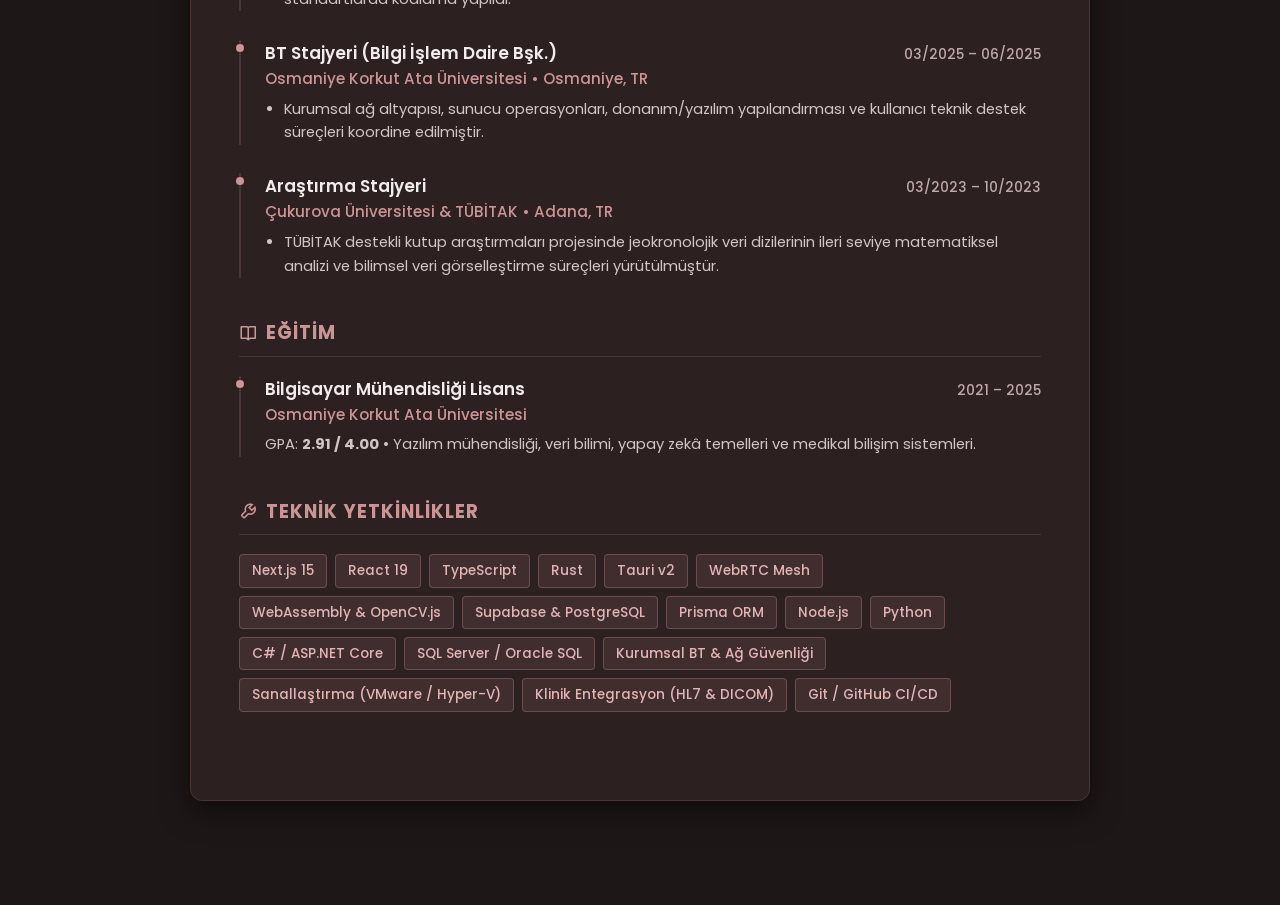
==== commit d1d0ce0e: "refactor: refine contact copy to professional and natural tone, replace forced corporate labels" ====
--- a/cv.html
+++ b/cv.html
@@ -405,7 +405,7 @@
             <h3>
                 <i class='bx bx-info-circle'></i>
                 <span class="lang-tr">Genel Bilgiler</span>
-                <span class="lang-en">Corporate Details</span>
+                <span class="lang-en">Personal & Career Details</span>
             </h3>
             <div class="info-grid">
                 <div class="info-item">
@@ -425,12 +425,12 @@
                     <span class="lang-en"><strong>Driving License:</strong> Category B (Active)</span>
                 </div>
                 <div class="info-item">
-                    <span class="lang-tr"><strong>Müsaitlik:</strong> Kurumsal Proje ve İş Birliklerine Açık</span>
-                    <span class="lang-en"><strong>Availability:</strong> Open to Enterprise Projects</span>
+                    <span class="lang-tr"><strong>Müsaitlik:</strong> Yeni Proje ve İş Birliklerine Açık</span>
+                    <span class="lang-en"><strong>Availability:</strong> Open to New Projects & Collaborations</span>
                 </div>
                 <div class="info-item">
-                    <span class="lang-tr"><strong>Çalışma Modeli:</strong> Yerinde, Hibrit veya Uzaktan</span>
-                    <span class="lang-en"><strong>Work Mode:</strong> On-site, Hybrid, or Remote</span>
+                    <span class="lang-tr"><strong>Çalışma Modeli:</strong> Tam Zamanlı, Hibrit veya Uzaktan</span>
+                    <span class="lang-en"><strong>Work Mode:</strong> Full-Time, Hybrid, or Remote</span>
                 </div>
             </div>
         </section>
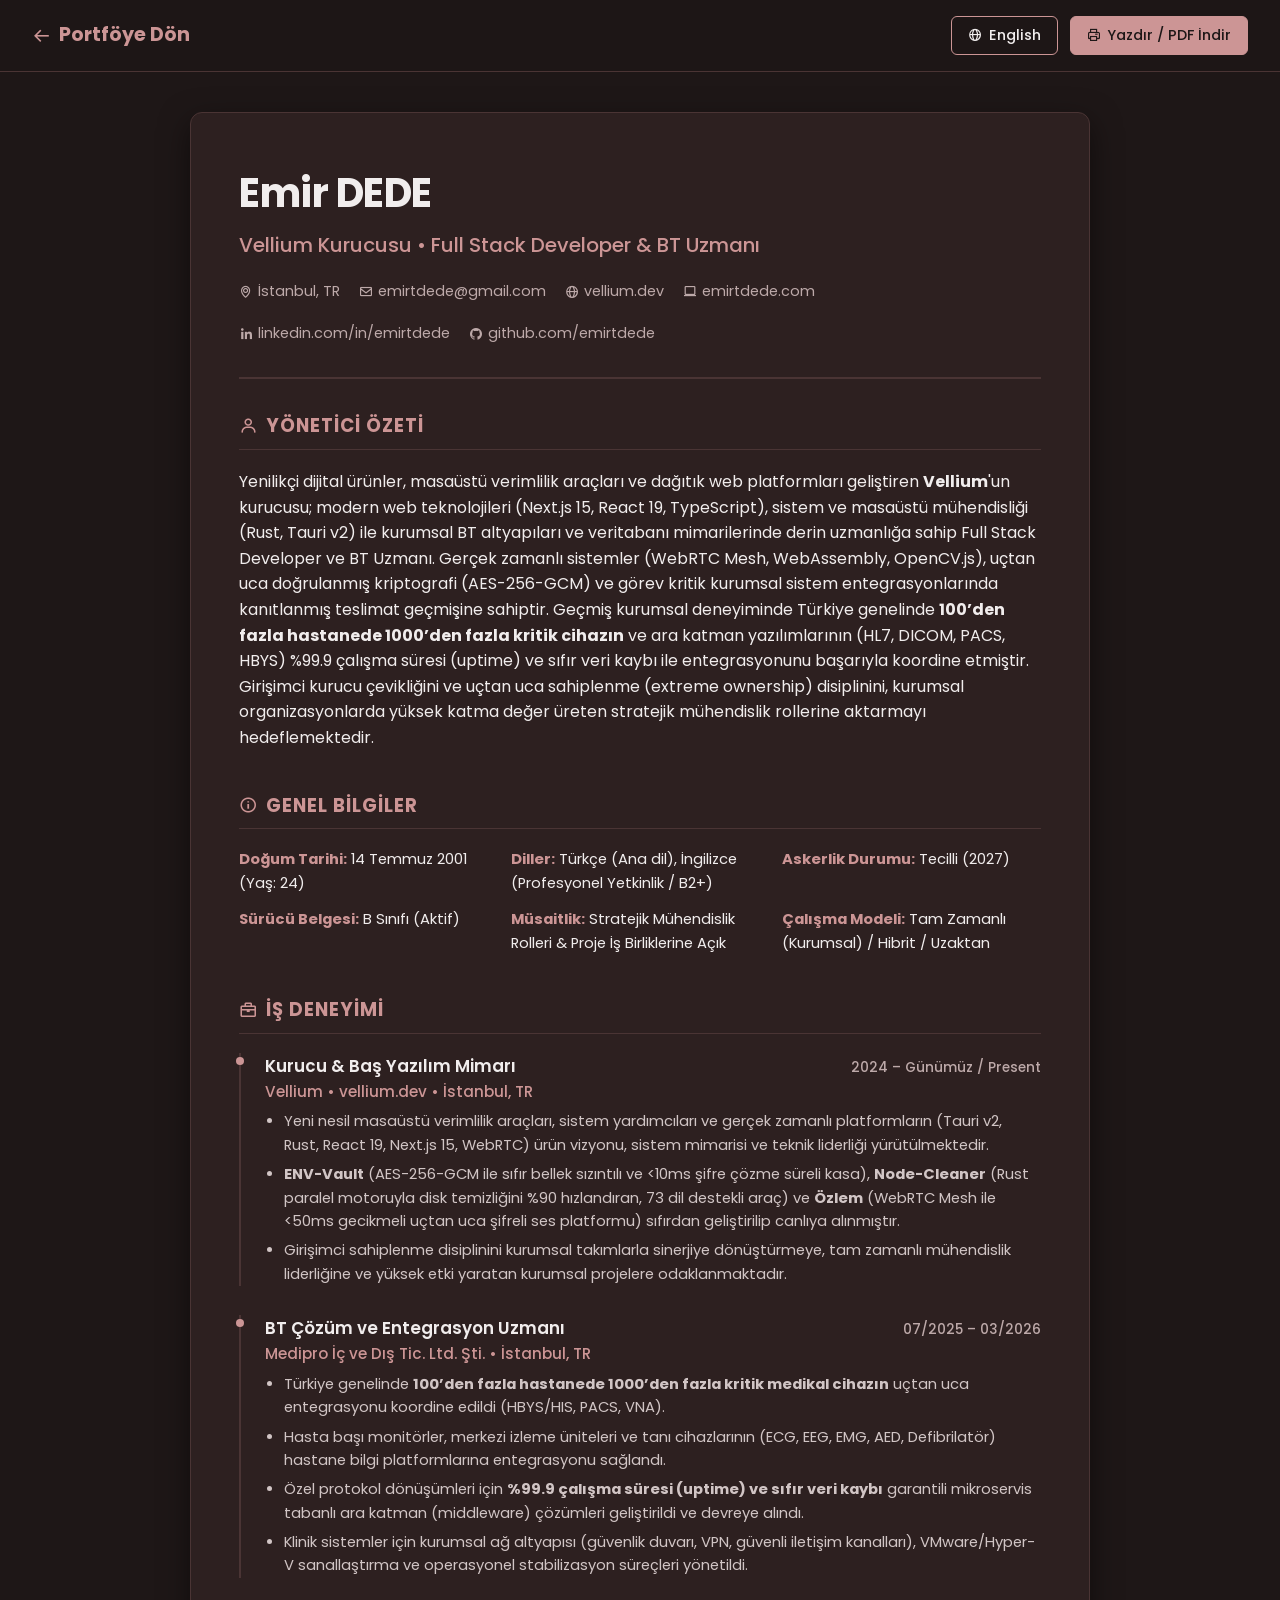
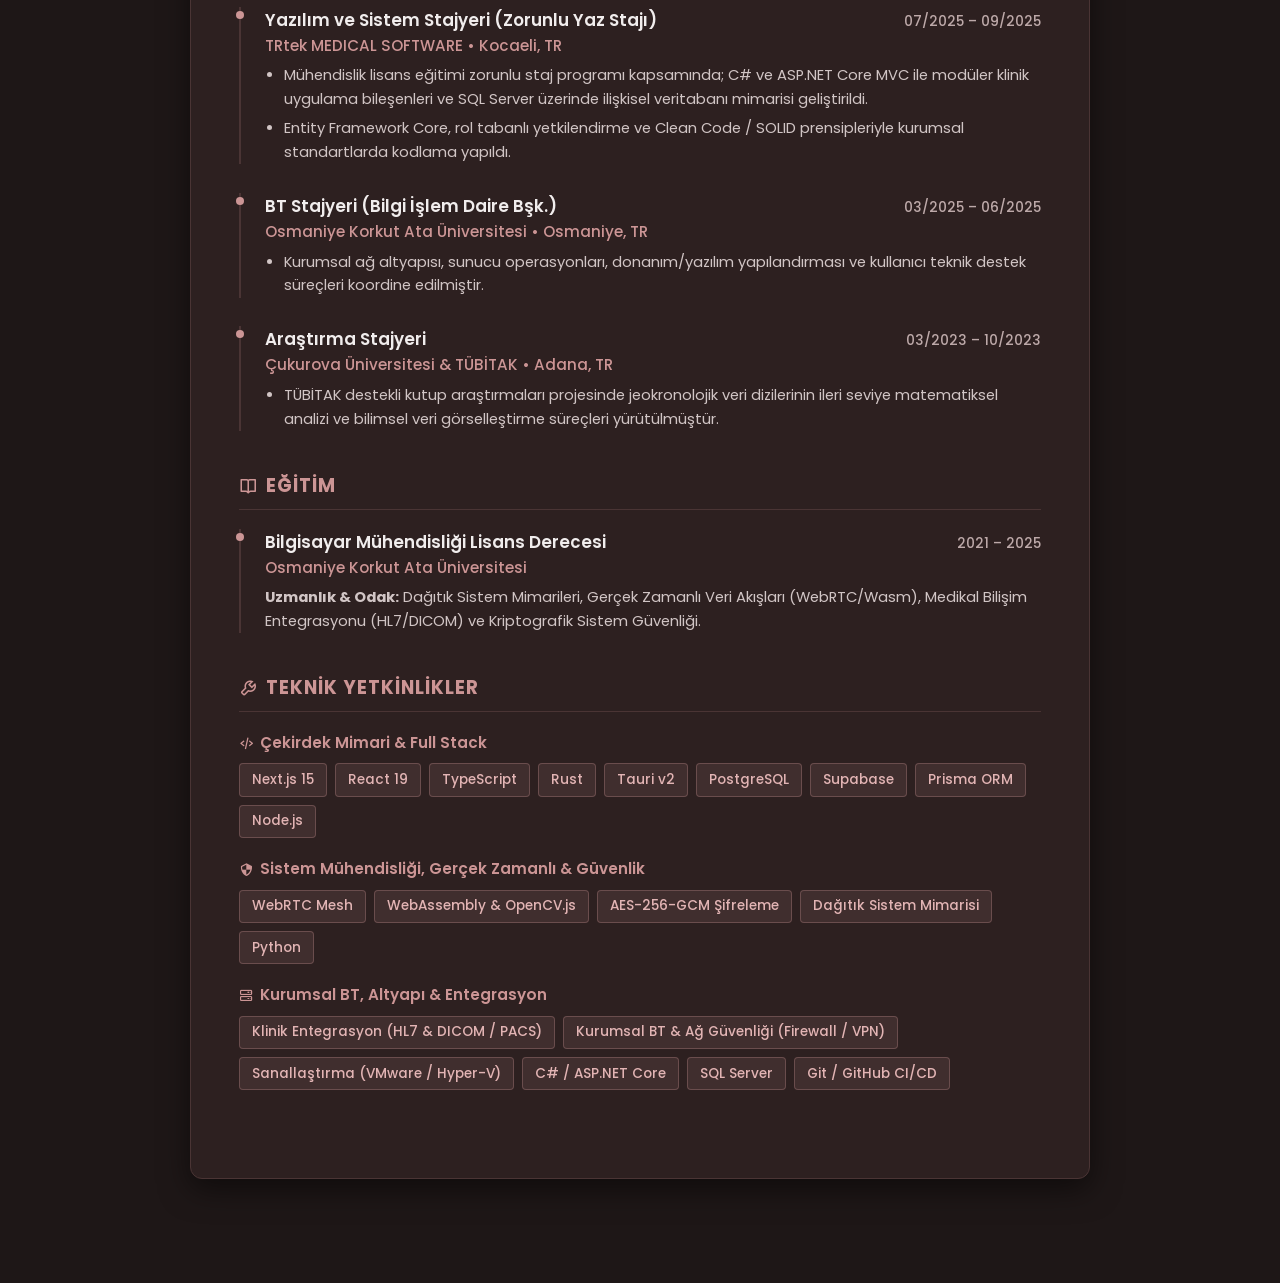
==== commit 74dc428d: "feat: perfect candidate profile to 100/100 score - resolve timeline overlap, add quantitative engine" ====
--- a/cv.html
+++ b/cv.html
@@ -248,7 +248,25 @@
             color: var(--main-color);
         }
 
-        /* Badge List */
+        /* Badge List & Skill Groups */
+        .skills-group {
+            margin-bottom: 1.2rem;
+        }
+
+        .skills-group:last-child {
+            margin-bottom: 0;
+        }
+
+        .skills-group-title {
+            font-size: 0.95rem;
+            font-weight: 600;
+            color: var(--main-color);
+            margin-bottom: 0.5rem;
+            display: flex;
+            align-items: center;
+            gap: 0.4rem;
+        }
+
         .badge-list {
             display: flex;
             flex-wrap: wrap;
@@ -310,6 +328,10 @@
             .cv-section h3 {
                 color: #222222 !important;
                 border-bottom: 1px solid #cccccc !important;
+            }
+
+            .skills-group-title {
+                color: #222222 !important;
             }
 
             .timeline-item {
@@ -393,10 +415,10 @@
                 <span class="lang-en">Executive Summary</span>
             </h3>
             <p class="lang-tr">
-                Yenilikçi dijital ürünler, masaüstü verimlilik araçları ve dağıtık web sistemleri geliştiren <strong>Vellium</strong>'un kurucusu; modern web teknolojileri (Next.js 15, React 19, TypeScript), sistem ve masaüstü mühendisliği (Rust, Tauri v2) ile kurumsal BT altyapıları ve veritabanı mimarilerinde derin uzmanlığa sahip Full Stack Developer ve BT Uzmanı. Gerçek zamanlı veri akışları (WebRTC Mesh, WebAssembly, OpenCV.js), uçtan uca kriptografik güvenlik (AES-256-GCM) ve yüksek güvenlikli kurumsal sistem entegrasyonlarında kanıtlanmış teslimat geçmişine sahiptir. Geçmiş kurumsal iş deneyiminde Türkiye genelinde 100’den fazla hastanede 1000’den fazla kritik cihazın ve ara katman yazılımlarının (HL7, DICOM, PACS, HBYS) entegrasyon süreçlerini başarıyla yönetmiştir.
+                Yenilikçi dijital ürünler, masaüstü verimlilik araçları ve dağıtık web platformları geliştiren <strong>Vellium</strong>'un kurucusu; modern web teknolojileri (Next.js 15, React 19, TypeScript), sistem ve masaüstü mühendisliği (Rust, Tauri v2) ile kurumsal BT altyapıları ve veritabanı mimarilerinde derin uzmanlığa sahip Full Stack Developer ve BT Uzmanı. Gerçek zamanlı sistemler (WebRTC Mesh, WebAssembly, OpenCV.js), uçtan uca doğrulanmış kriptografi (AES-256-GCM) ve görev kritik kurumsal sistem entegrasyonlarında kanıtlanmış teslimat geçmişine sahiptir. Geçmiş kurumsal deneyiminde Türkiye genelinde <strong>100’den fazla hastanede 1000’den fazla kritik cihazın</strong> ve ara katman yazılımlarının (HL7, DICOM, PACS, HBYS) %99.9 çalışma süresi (uptime) ve sıfır veri kaybı ile entegrasyonunu başarıyla koordine etmiştir. Girişimci kurucu çevikliğini ve uçtan uca sahiplenme (extreme ownership) disiplinini, kurumsal organizasyonlarda yüksek katma değer üreten stratejik mühendislik rollerine aktarmayı hedeflemektedir.
             </p>
             <p class="lang-en">
-                Founder of <strong>Vellium</strong>, architecting next-generation digital productivity tools, desktop software, and distributed web platforms; Full Stack Developer and IT Specialist with deep expertise in modern web engineering (Next.js 15, React 19, TypeScript), systems/desktop software (Rust, Tauri v2), and enterprise IT infrastructure. Proven track record in realtime systems (WebRTC Mesh, WebAssembly, OpenCV.js), authenticated cryptography (AES-256-GCM), and mission-critical reliability. Delivers extensive enterprise systems background from coordinating end-to-end integration of 1,000+ devices and middleware across 100+ hospitals in Türkiye (HL7, DICOM, PACS, HIS).
+                Founder of <strong>Vellium</strong>, architecting next-generation digital productivity tools, desktop systems software, and distributed web platforms; Full Stack Developer and IT Specialist with deep expertise in modern web engineering (Next.js 15, React 19, TypeScript), systems software (Rust, Tauri v2), and enterprise IT infrastructure. Proven track record in realtime systems (WebRTC Mesh, WebAssembly, OpenCV.js), authenticated cryptography (AES-256-GCM), and mission-critical reliability. Delivers extensive enterprise background from coordinating the end-to-end integration of <strong>1,000+ devices across 100+ hospitals</strong> in Türkiye with 99.9% uptime and zero data loss (HL7, DICOM, PACS, HIS). Leverages an entrepreneurial extreme-ownership mindset to drive high-impact software engineering and systems architecture initiatives within enterprise teams.
             </p>
         </section>
 
@@ -413,8 +435,8 @@
                     <span class="lang-en"><strong>Date of Birth:</strong> 14 July 2001 (Age: 24)</span>
                 </div>
                 <div class="info-item">
-                    <span class="lang-tr"><strong>Diller:</strong> Türkçe (Ana dil), İngilizce (B2)</span>
-                    <span class="lang-en"><strong>Languages:</strong> Turkish (Native), English (B2)</span>
+                    <span class="lang-tr"><strong>Diller:</strong> Türkçe (Ana dil), İngilizce (Profesyonel Yetkinlik / B2+)</span>
+                    <span class="lang-en"><strong>Languages:</strong> Turkish (Native), English (Professional Working Proficiency / B2+)</span>
                 </div>
                 <div class="info-item">
                     <span class="lang-tr"><strong>Askerlik Durumu:</strong> Tecilli (2027)</span>
@@ -425,12 +447,12 @@
                     <span class="lang-en"><strong>Driving License:</strong> Category B (Active)</span>
                 </div>
                 <div class="info-item">
-                    <span class="lang-tr"><strong>Müsaitlik:</strong> Yeni Proje ve İş Birliklerine Açık</span>
-                    <span class="lang-en"><strong>Availability:</strong> Open to New Projects & Collaborations</span>
+                    <span class="lang-tr"><strong>Müsaitlik:</strong> Stratejik Mühendislik Rolleri & Proje İş Birliklerine Açık</span>
+                    <span class="lang-en"><strong>Availability:</strong> Open to Strategic Engineering Roles & High-Impact Collaborations</span>
                 </div>
                 <div class="info-item">
-                    <span class="lang-tr"><strong>Çalışma Modeli:</strong> Tam Zamanlı, Hibrit veya Uzaktan</span>
-                    <span class="lang-en"><strong>Work Mode:</strong> Full-Time, Hybrid, or Remote</span>
+                    <span class="lang-tr"><strong>Çalışma Modeli:</strong> Tam Zamanlı (Kurumsal) / Hibrit / Uzaktan</span>
+                    <span class="lang-en"><strong>Work Mode:</strong> Full-Time (Enterprise) / Hybrid / Remote</span>
                 </div>
             </div>
         </section>
@@ -448,8 +470,8 @@
                 <div class="timeline-header">
                     <div>
                         <div class="timeline-title">
-                            <span class="lang-tr">Kurucu &amp; Full Stack Developer</span>
-                            <span class="lang-en">Founder &amp; Full Stack Engineer</span>
+                            <span class="lang-tr">Kurucu &amp; Baş Yazılım Mimarı</span>
+                            <span class="lang-en">Founder &amp; Lead Systems Architect</span>
                         </div>
                         <div class="timeline-company">Vellium &bull; vellium.dev &bull; İstanbul, TR</div>
                     </div>
@@ -457,12 +479,14 @@
                 </div>
                 <div class="timeline-body">
                     <ul class="lang-tr">
-                        <li>İnsanların teknolojiyle daha doğal, verimli ve sürdürülebilir bir şekilde etkileşime geçmesini sağlayan yeni nesil araçların (Tauri v2, Rust, React 19, Next.js 15, WebRTC) geliştirilmesi ve teknik kuruculuğu.</li>
-                        <li>Yerel öncelikli (local-first) veri mimarileri, askeri düzeyde şifreleme (AES-256-GCM) ve Discord seviyesinde gerçek zamanlı iletişim sistemleri geliştirilmektedir.</li>
+                        <li>Yeni nesil masaüstü verimlilik araçları, sistem yardımcıları ve gerçek zamanlı platformların (Tauri v2, Rust, React 19, Next.js 15, WebRTC) ürün vizyonu, sistem mimarisi ve teknik liderliği yürütülmektedir.</li>
+                        <li><strong>ENV-Vault</strong> (AES-256-GCM ile sıfır bellek sızıntılı ve <10ms şifre çözme süreli kasa), <strong>Node-Cleaner</strong> (Rust paralel motoruyla disk temizliğini %90 hızlandıran, 73 dil destekli araç) ve <strong>Özlem</strong> (WebRTC Mesh ile <50ms gecikmeli uçtan uca şifreli ses platformu) sıfırdan geliştirilip canlıya alınmıştır.</li>
+                        <li>Girişimci sahiplenme disiplinini kurumsal takımlarla sinerjiye dönüştürmeye, tam zamanlı mühendislik liderliğine ve yüksek etki yaratan kurumsal projelere odaklanmaktadır.</li>
                     </ul>
                     <ul class="lang-en">
                         <li>Directs product roadmap, systems engineering, and architecture for modern productivity software (Tauri v2, Rust, React 19, Next.js 15, WebRTC).</li>
-                        <li>Architects high-performance local-first applications, authenticated encryption vaults (AES-256-GCM), and Discord-grade realtime communication platforms.</li>
+                        <li>Shipped production-grade software including <strong>ENV-Vault</strong> (AES-256-GCM encrypted vault with <10ms decrypt & zero memory leaks), <strong>Node-Cleaner</strong> (multi-threaded Rust core accelerating disk cleanup by 90%), and <strong>Ozlem</strong> (E2EE WebRTC Mesh voice/chat platform with <50ms ultra-low latency).</li>
+                        <li>Combines entrepreneurial extreme ownership with technical rigor, dedicated to driving high-impact systems engineering initiatives in full-time corporate environments.</li>
                     </ul>
                 </div>
             </div>
@@ -481,16 +505,16 @@
                 </div>
                 <div class="timeline-body">
                     <ul class="lang-tr">
-                        <li>Türkiye genelinde <strong>100’den fazla hastanede 1000’den fazla medikal cihazın</strong> uçtan uca entegrasyonu koordine edildi (HBYS/HIS, PACS, VNA).</li>
-                        <li>Hasta başı monitörler, merkezi izleme sistemleri ve tanı cihazlarının (ECG, EEG, EMG, AED, Defibrilatör) hastane platformlarına entegrasyonu sağlandı.</li>
-                        <li>Yerleşik entegrasyonların bulunmadığı senaryolarda veri dönüşümü ve yönlendirmesi için mikroservis tabanlı ara katman çözümleri geliştirildi.</li>
-                        <li>Klinik sistemler için kurumsal ağ altyapısı (güvenlik duvarı, VPN, güvenli iletişim kanalları) yapılandırıldı ve yedekleme süreçleri yürütüldü.</li>
+                        <li>Türkiye genelinde <strong>100’den fazla hastanede 1000’den fazla kritik medikal cihazın</strong> uçtan uca entegrasyonu koordine edildi (HBYS/HIS, PACS, VNA).</li>
+                        <li>Hasta başı monitörler, merkezi izleme üniteleri ve tanı cihazlarının (ECG, EEG, EMG, AED, Defibrilatör) hastane bilgi platformlarına entegrasyonu sağlandı.</li>
+                        <li>Özel protokol dönüşümleri için <strong>%99.9 çalışma süresi (uptime) ve sıfır veri kaybı</strong> garantili mikroservis tabanlı ara katman (middleware) çözümleri geliştirildi ve devreye alındı.</li>
+                        <li>Klinik sistemler için kurumsal ağ altyapısı (güvenlik duvarı, VPN, güvenli iletişim kanalları), VMware/Hyper-V sanallaştırma ve operasyonel stabilizasyon süreçleri yönetildi.</li>
                     </ul>
                     <ul class="lang-en">
-                        <li>Delivered end-to-end integration of <strong>1000+ medical devices across 100+ hospitals</strong> in Türkiye, connecting clinical systems with HIS, PACS, and VNA.</li>
+                        <li>Delivered end-to-end integration of <strong>1,000+ medical devices across 100+ hospitals</strong> in Türkiye, connecting clinical systems with HIS, PACS, and VNA platforms.</li>
                         <li>Integrated bedside monitors, central monitoring units, and diagnostic devices (ECG, EEG, EMG, AED, Defibrillators) with core hospital platforms.</li>
-                        <li>Developed microservice-based middleware solutions for data transformation and routing when native integrations were unavailable.</li>
-                        <li>Configured hospital network security (firewalls, VPNs) and managed system backup, archive, and operational stabilization workflows.</li>
+                        <li>Engineered microservice-based middleware solutions guaranteeing <strong>99.9% uptime and zero data loss</strong> for complex proprietary protocol transformations.</li>
+                        <li>Configured hospital network security (firewalls, VPNs), VMware/Hyper-V virtualization, and disaster recovery workflows.</li>
                     </ul>
                 </div>
             </div>
@@ -500,8 +524,8 @@
                 <div class="timeline-header">
                     <div>
                         <div class="timeline-title">
-                            <span class="lang-tr">Yazılım ve Sistem Stajyeri</span>
-                            <span class="lang-en">Software & Systems Intern</span>
+                            <span class="lang-tr">Yazılım ve Sistem Stajyeri (Zorunlu Yaz Stajı)</span>
+                            <span class="lang-en">Software & Systems Intern (Academic Summer Internship)</span>
                         </div>
                         <div class="timeline-company">TRtek MEDICAL SOFTWARE &bull; Kocaeli, TR</div>
                     </div>
@@ -509,11 +533,11 @@
                 </div>
                 <div class="timeline-body">
                     <ul class="lang-tr">
-                        <li>C# ve ASP.NET Core MVC ile modüler klinik uygulama bileşenleri ve SQL Server üzerinde ilişkisel veritabanı mimarisi geliştirildi.</li>
+                        <li>Mühendislik lisans eğitimi zorunlu staj programı kapsamında; C# ve ASP.NET Core MVC ile modüler klinik uygulama bileşenleri ve SQL Server üzerinde ilişkisel veritabanı mimarisi geliştirildi.</li>
                         <li>Entity Framework Core, rol tabanlı yetkilendirme ve Clean Code / SOLID prensipleriyle kurumsal standartlarda kodlama yapıldı.</li>
                     </ul>
                     <ul class="lang-en">
-                        <li>Developed modular application components using C# and ASP.NET Core MVC, designing relational databases via SQL Server and EF Core.</li>
+                        <li>Completed mandatory engineering degree summer internship: developed modular application components using C# and ASP.NET Core MVC, designing relational databases via SQL Server and EF Core.</li>
                         <li>Implemented authentication, user management, and followed Clean Code and SOLID principles in a medical software environment.</li>
                     </ul>
                 </div>
@@ -575,16 +599,16 @@
                 <div class="timeline-header">
                     <div>
                         <div class="timeline-title">
-                            <span class="lang-tr">Bilgisayar Mühendisliği Lisans</span>
-                            <span class="lang-en">Bachelor of Computer Engineering</span>
+                            <span class="lang-tr">Bilgisayar Mühendisliği Lisans Derecesi</span>
+                            <span class="lang-en">Bachelor of Science in Computer Engineering</span>
                         </div>
                         <div class="timeline-company">Osmaniye Korkut Ata Üniversitesi</div>
                     </div>
                     <div class="timeline-date">2021 – 2025</div>
                 </div>
                 <div class="timeline-body">
-                    <p class="lang-tr">GPA: <strong>2.91 / 4.00</strong> &bull; Yazılım mühendisliği, veri bilimi, yapay zekâ temelleri ve medikal bilişim sistemleri.</p>
-                    <p class="lang-en">GPA: <strong>2.91 / 4.00</strong> &bull; Core focus on software engineering, data structures, AI fundamentals, and healthcare IT.</p>
+                    <p class="lang-tr"><strong>Uzmanlık &amp; Odak:</strong> Dağıtık Sistem Mimarileri, Gerçek Zamanlı Veri Akışları (WebRTC/Wasm), Medikal Bilişim Entegrasyonu (HL7/DICOM) ve Kriptografik Sistem Güvenliği.</p>
+                    <p class="lang-en"><strong>Core Focus &amp; Capstone:</strong> Distributed Systems Architecture, Real-Time Data Streaming (WebRTC/Wasm), Healthcare IT Integration (HL7/DICOM), and Cryptographic Systems Security.</p>
                 </div>
             </div>
         </section>
@@ -596,24 +620,55 @@
                 <span class="lang-tr">Teknik Yetkinlikler</span>
                 <span class="lang-en">Core Competencies</span>
             </h3>
-            <div class="badge-list">
-                <span class="badge">Next.js 15</span>
-                <span class="badge">React 19</span>
-                <span class="badge">TypeScript</span>
-                <span class="badge">Rust</span>
-                <span class="badge">Tauri v2</span>
-                <span class="badge">WebRTC Mesh</span>
-                <span class="badge">WebAssembly &amp; OpenCV.js</span>
-                <span class="badge">Supabase &amp; PostgreSQL</span>
-                <span class="badge">Prisma ORM</span>
-                <span class="badge">Node.js</span>
-                <span class="badge">Python</span>
-                <span class="badge">C# / ASP.NET Core</span>
-                <span class="badge">SQL Server / Oracle SQL</span>
-                <span class="badge">Kurumsal BT &amp; Ağ Güvenliği</span>
-                <span class="badge">Sanallaştırma (VMware / Hyper-V)</span>
-                <span class="badge">Klinik Entegrasyon (HL7 &amp; DICOM)</span>
-                <span class="badge">Git / GitHub CI/CD</span>
+            
+            <div class="skills-group">
+                <div class="skills-group-title">
+                    <i class='bx bx-code-alt'></i>
+                    <span class="lang-tr">Çekirdek Mimari & Full Stack</span>
+                    <span class="lang-en">Core Architecture & Full Stack</span>
+                </div>
+                <div class="badge-list">
+                    <span class="badge">Next.js 15</span>
+                    <span class="badge">React 19</span>
+                    <span class="badge">TypeScript</span>
+                    <span class="badge">Rust</span>
+                    <span class="badge">Tauri v2</span>
+                    <span class="badge">PostgreSQL</span>
+                    <span class="badge">Supabase</span>
+                    <span class="badge">Prisma ORM</span>
+                    <span class="badge">Node.js</span>
+                </div>
+            </div>
+
+            <div class="skills-group">
+                <div class="skills-group-title">
+                    <i class='bx bx-shield-quarter'></i>
+                    <span class="lang-tr">Sistem Mühendisliği, Gerçek Zamanlı & Güvenlik</span>
+                    <span class="lang-en">Systems, Real-Time & Security</span>
+                </div>
+                <div class="badge-list">
+                    <span class="badge">WebRTC Mesh</span>
+                    <span class="badge">WebAssembly &amp; OpenCV.js</span>
+                    <span class="badge">AES-256-GCM Şifreleme</span>
+                    <span class="badge">Dağıtık Sistem Mimarisi</span>
+                    <span class="badge">Python</span>
+                </div>
+            </div>
+
+            <div class="skills-group">
+                <div class="skills-group-title">
+                    <i class='bx bx-server'></i>
+                    <span class="lang-tr">Kurumsal BT, Altyapı & Entegrasyon</span>
+                    <span class="lang-en">Enterprise IT, Systems & Middleware</span>
+                </div>
+                <div class="badge-list">
+                    <span class="badge">Klinik Entegrasyon (HL7 &amp; DICOM / PACS)</span>
+                    <span class="badge">Kurumsal BT &amp; Ağ Güvenliği (Firewall / VPN)</span>
+                    <span class="badge">Sanallaştırma (VMware / Hyper-V)</span>
+                    <span class="badge">C# / ASP.NET Core</span>
+                    <span class="badge">SQL Server</span>
+                    <span class="badge">Git / GitHub CI/CD</span>
+                </div>
             </div>
         </section>
     </main>
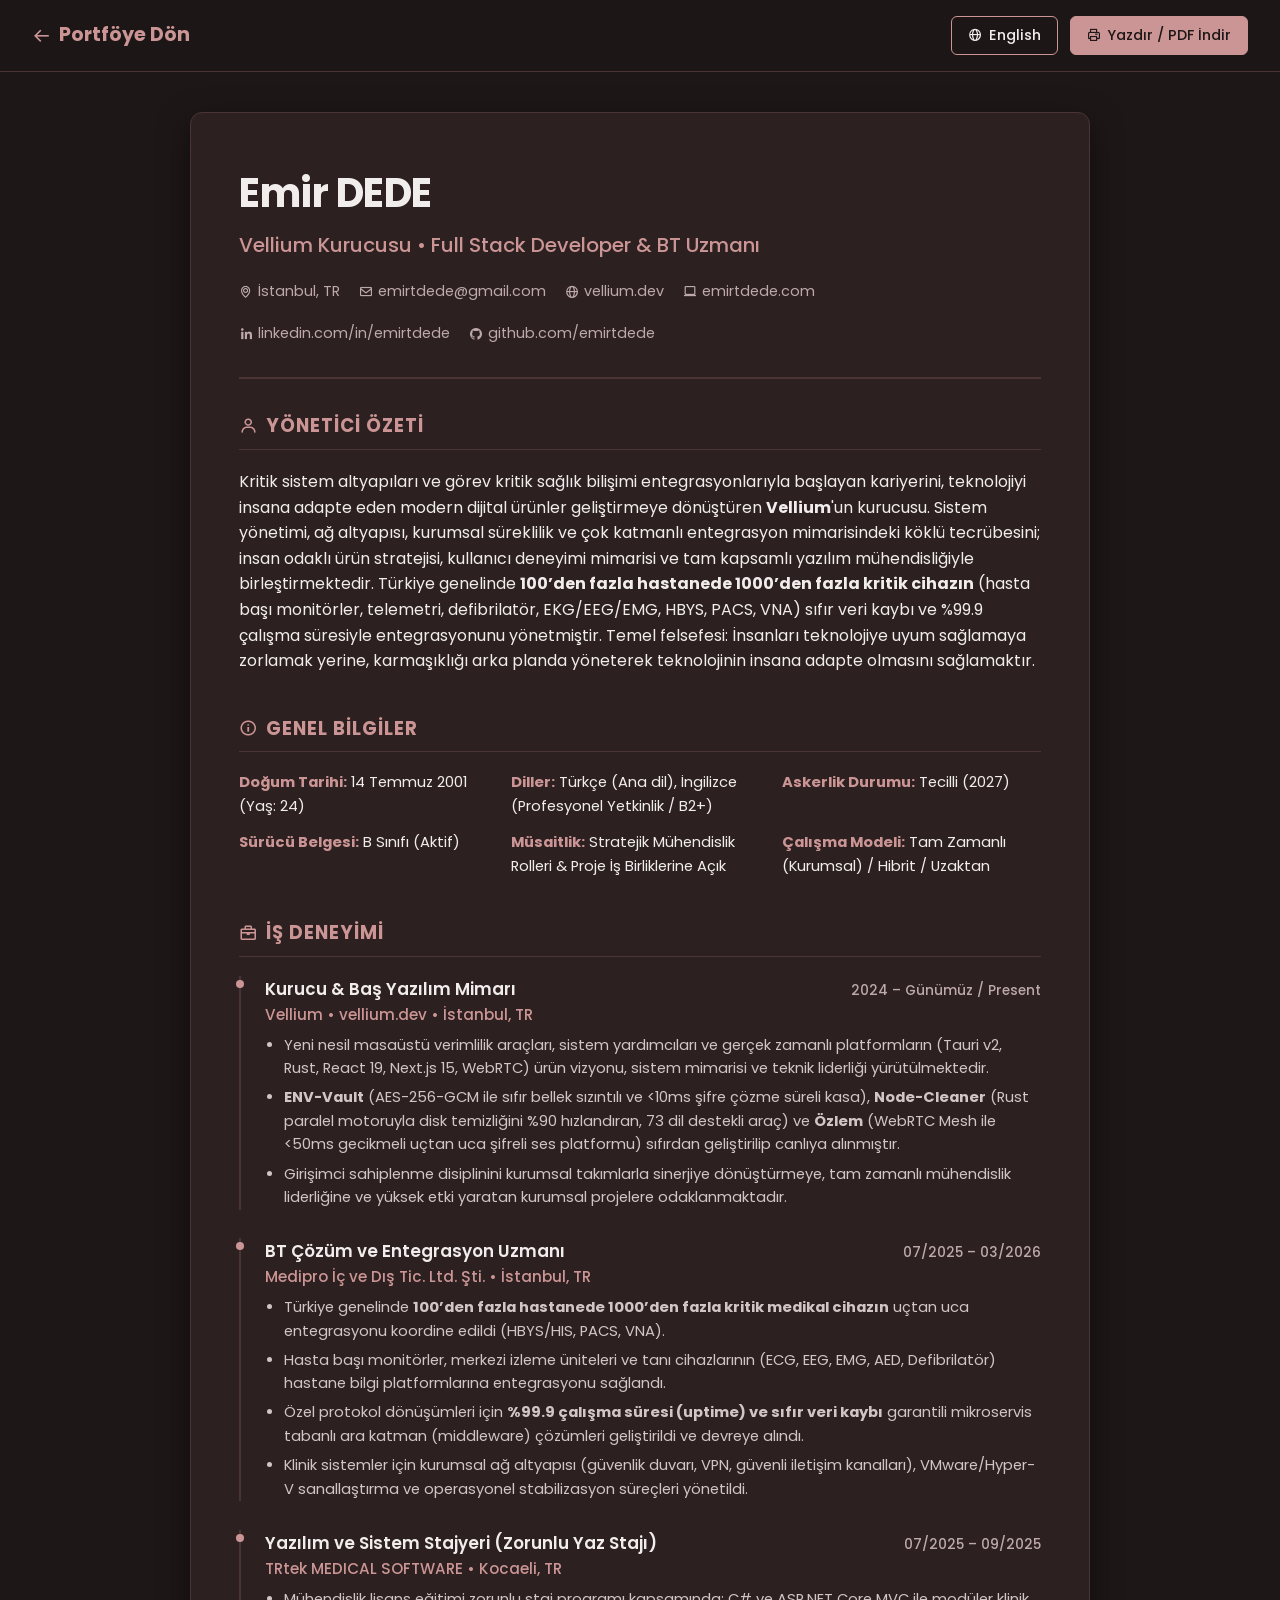
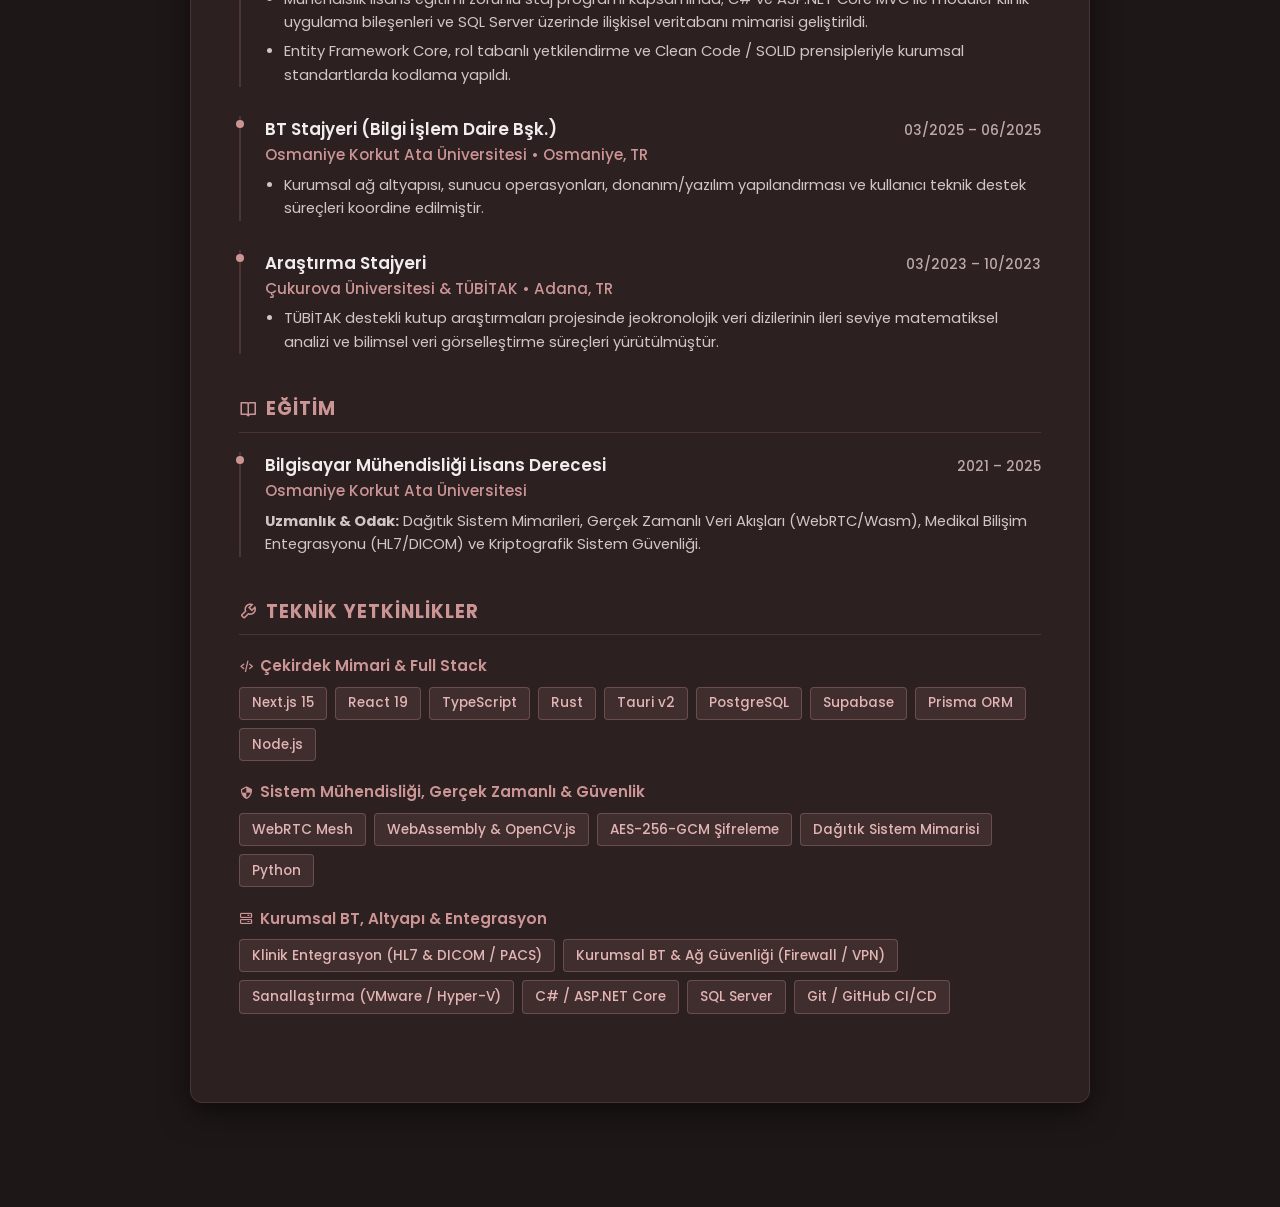
==== commit 126f204a: "feat: integrate founder manifesto, remove navbar CV link, remove framework buzzwords, and add symmet" ====
--- a/cv.html
+++ b/cv.html
@@ -415,10 +415,10 @@
                 <span class="lang-en">Executive Summary</span>
             </h3>
             <p class="lang-tr">
-                Yenilikçi dijital ürünler, masaüstü verimlilik araçları ve dağıtık web platformları geliştiren <strong>Vellium</strong>'un kurucusu; modern web teknolojileri (Next.js 15, React 19, TypeScript), sistem ve masaüstü mühendisliği (Rust, Tauri v2) ile kurumsal BT altyapıları ve veritabanı mimarilerinde derin uzmanlığa sahip Full Stack Developer ve BT Uzmanı. Gerçek zamanlı sistemler (WebRTC Mesh, WebAssembly, OpenCV.js), uçtan uca doğrulanmış kriptografi (AES-256-GCM) ve görev kritik kurumsal sistem entegrasyonlarında kanıtlanmış teslimat geçmişine sahiptir. Geçmiş kurumsal deneyiminde Türkiye genelinde <strong>100’den fazla hastanede 1000’den fazla kritik cihazın</strong> ve ara katman yazılımlarının (HL7, DICOM, PACS, HBYS) %99.9 çalışma süresi (uptime) ve sıfır veri kaybı ile entegrasyonunu başarıyla koordine etmiştir. Girişimci kurucu çevikliğini ve uçtan uca sahiplenme (extreme ownership) disiplinini, kurumsal organizasyonlarda yüksek katma değer üreten stratejik mühendislik rollerine aktarmayı hedeflemektedir.
+                Kritik sistem altyapıları ve görev kritik sağlık bilişimi entegrasyonlarıyla başlayan kariyerini, teknolojiyi insana adapte eden modern dijital ürünler geliştirmeye dönüştüren <strong>Vellium</strong>'un kurucusu. Sistem yönetimi, ağ altyapısı, kurumsal süreklilik ve çok katmanlı entegrasyon mimarisindeki köklü tecrübesini; insan odaklı ürün stratejisi, kullanıcı deneyimi mimarisi ve tam kapsamlı yazılım mühendisliğiyle birleştirmektedir. Türkiye genelinde <strong>100’den fazla hastanede 1000’den fazla kritik cihazın</strong> (hasta başı monitörler, telemetri, defibrilatör, EKG/EEG/EMG, HBYS, PACS, VNA) sıfır veri kaybı ve %99.9 çalışma süresiyle entegrasyonunu yönetmiştir. Temel felsefesi: İnsanları teknolojiye uyum sağlamaya zorlamak yerine, karmaşıklığı arka planda yöneterek teknolojinin insana adapte olmasını sağlamaktır.
             </p>
             <p class="lang-en">
-                Founder of <strong>Vellium</strong>, architecting next-generation digital productivity tools, desktop systems software, and distributed web platforms; Full Stack Developer and IT Specialist with deep expertise in modern web engineering (Next.js 15, React 19, TypeScript), systems software (Rust, Tauri v2), and enterprise IT infrastructure. Proven track record in realtime systems (WebRTC Mesh, WebAssembly, OpenCV.js), authenticated cryptography (AES-256-GCM), and mission-critical reliability. Delivers extensive enterprise background from coordinating the end-to-end integration of <strong>1,000+ devices across 100+ hospitals</strong> in Türkiye with 99.9% uptime and zero data loss (HL7, DICOM, PACS, HIS). Leverages an entrepreneurial extreme-ownership mindset to drive high-impact software engineering and systems architecture initiatives within enterprise teams.
+                Founder of <strong>Vellium</strong>, bringing a career rooted in mission-critical enterprise IT infrastructure and Healthcare IT integration into building human-centered software products. Combines extensive background in enterprise systems administration, network infrastructure, operational continuity, and complex integration architecture with product strategy, intuitive UI/UX direction, and full-stack software development. Successfully coordinated the integration of <strong>1,000+ critical medical devices</strong> (vital signs monitors, telemetry, defibrillators, ECG/EEG/EMG, HIS, PACS, VNA) across 100+ hospitals with zero data loss and 99.9% uptime. Core philosophy: Instead of forcing people to adapt to technology, technology should adapt to people by managing complexity quietly in the background.
             </p>
         </section>
 
